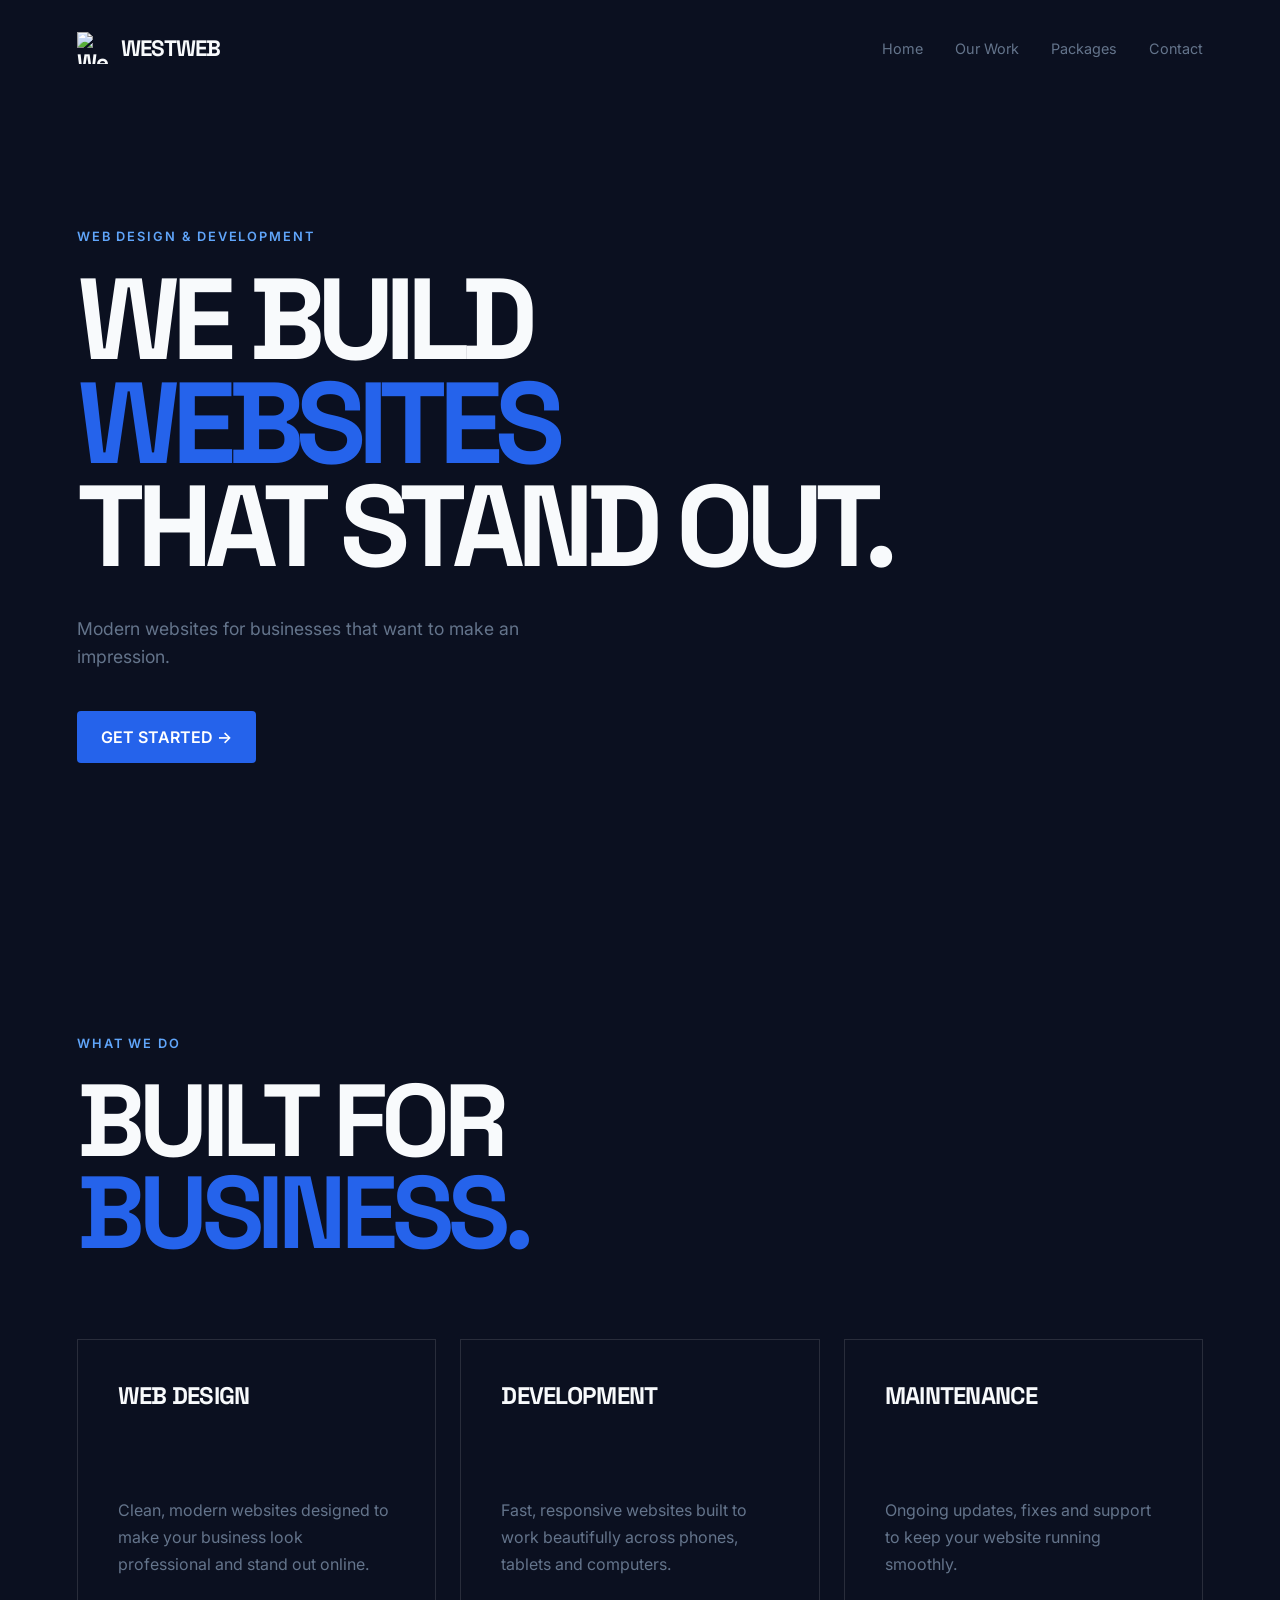
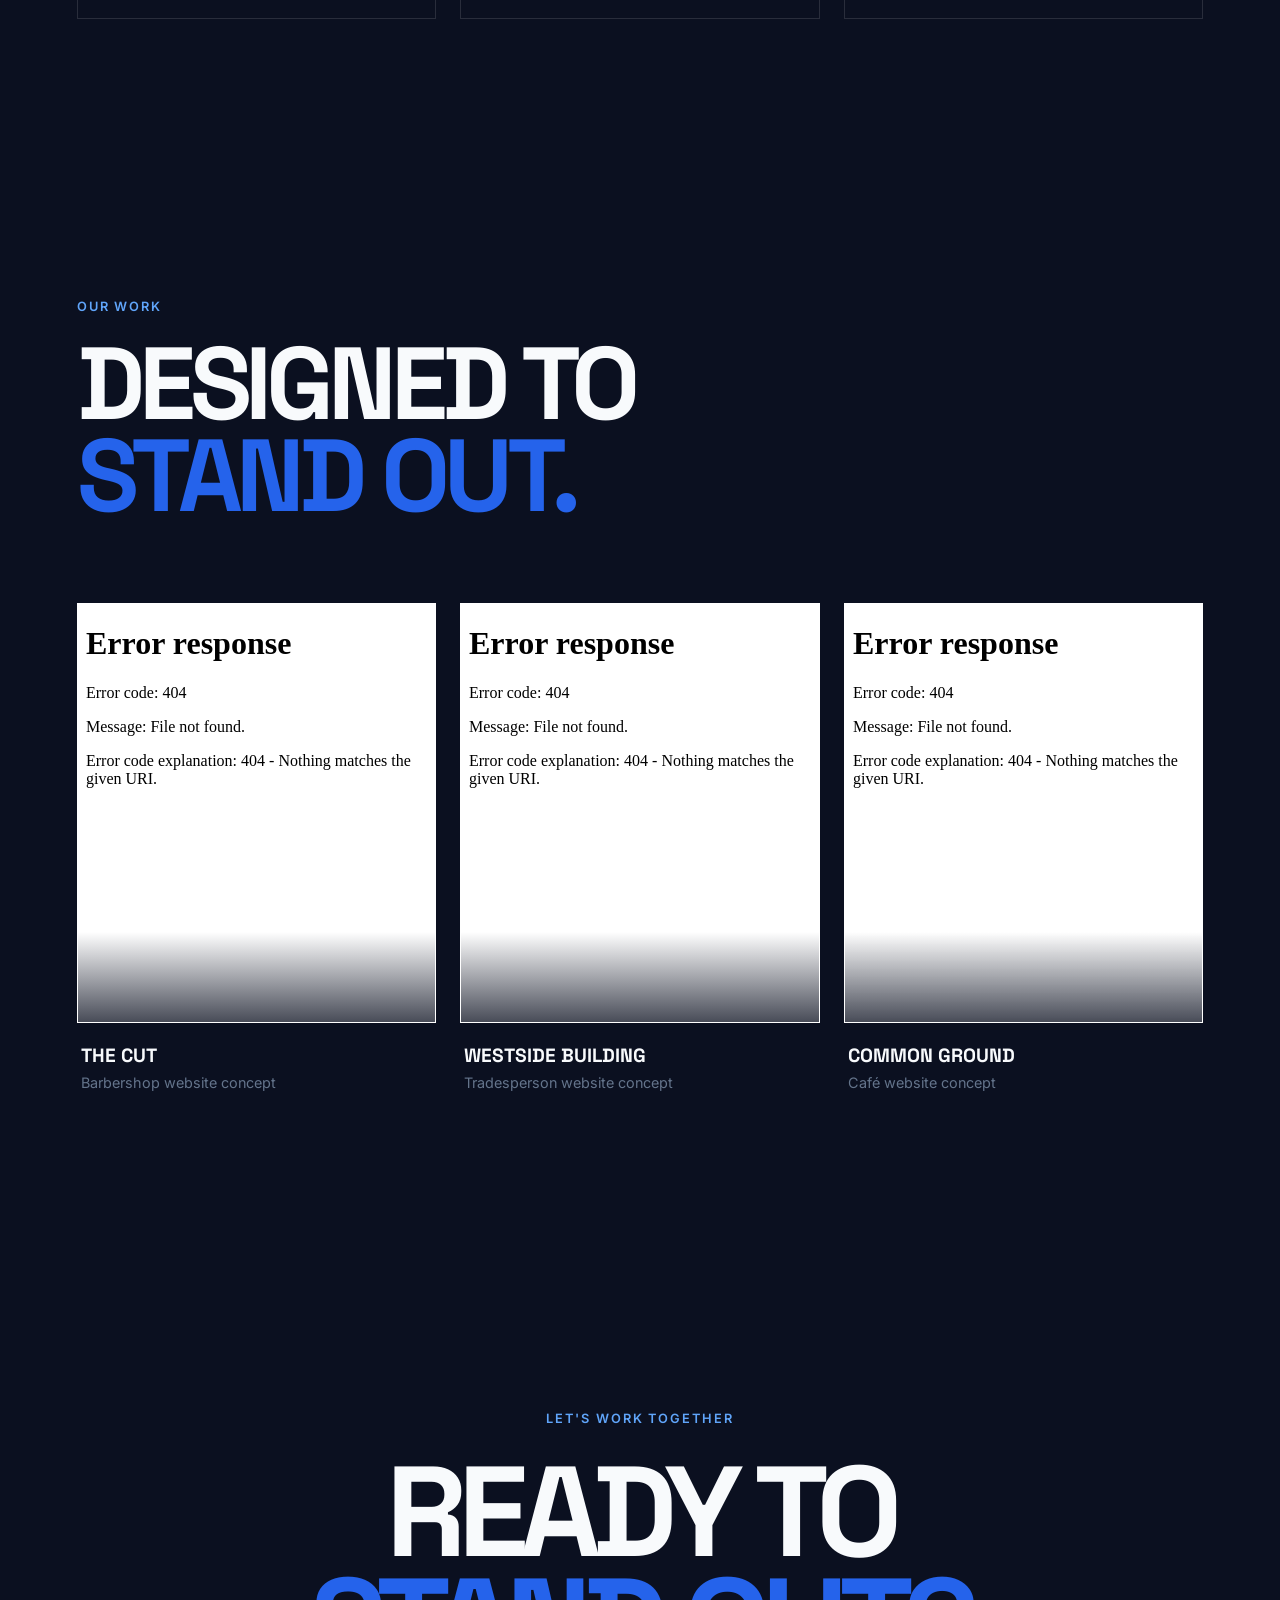
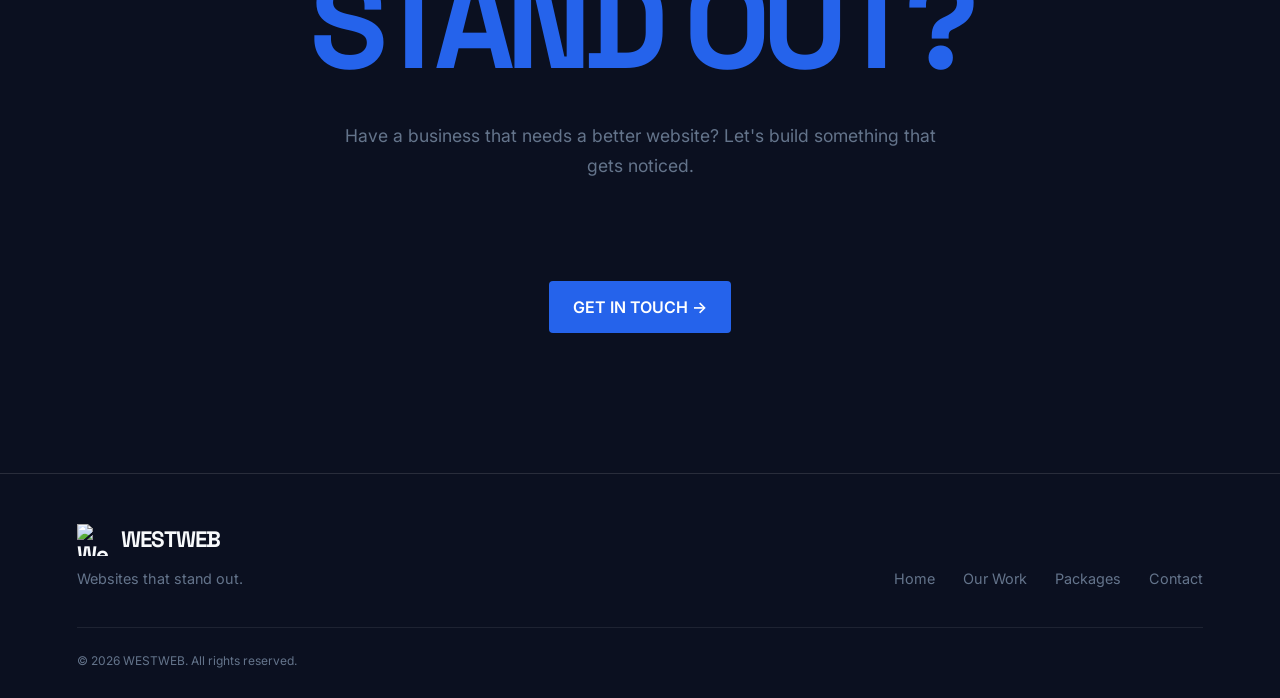
==== index.html @ bf191e74 "Add files via upload" ====
<!DOCTYPE html>
<html lang="en">
<head>
    <meta charset="UTF-8">
    <meta name="viewport" content="width=device-width, initial-scale=1.0">
    <title>WestWeb — Websites That Stand Out</title>
    <link rel="stylesheet" href="style.css">
</head>

<body>

    <header>
        <a href="#" class="logo">
            <img src="Assets/westweb-w.png" alt="WestWeb">
            <span>WESTWEB</span>
        </a>

        <nav>
            <a href="index.html">Home</a>
            <a href="#work">Our Work</a>
            <a href="packages.html">Packages</a>
            <a href="contact.html">Contact</a>
        </nav>
        
        <button class="menu-toggle" aria-label="Open menu">
            ☰
        </button>
    </header>

    <div class="mobile-menu">
        <a href="index.html">Home</a>
        <a href="#work">Our Work</a>
        <a href="packages.html">Packages</a>
        <a href="contact.html">Contact</a>
    </div>

    <main>
        <section class="hero">
            <p class="eyebrow">WEB DESIGN & DEVELOPMENT</p>

            <h1>
                WE BUILD
                <span>WEBSITES</span>
                THAT STAND OUT.
            </h1>

            <p class="hero-text">
                Modern websites for businesses that want to make an impression.
            </p>

            <a href="contact.html" class="button">GET STARTED →</a>
        </section>
        <section class="services" id="services">

            <p class="eyebrow">WHAT WE DO</p>
        
            <h2>BUILT FOR<br><span>BUSINESS.</span></h2>
        
            <div class="service-grid">
        
                <div class="service-card">
                    <h3>WEB DESIGN</h3>
                    <p>
                        Clean, modern websites designed to make your business
                        look professional and stand out online.
                    </p>
                </div>
        
                <div class="service-card">
                    <h3>DEVELOPMENT</h3>
                    <p>
                        Fast, responsive websites built to work beautifully
                        across phones, tablets and computers.
                    </p>
                </div>
        
                <div class="service-card">
                    <h3>MAINTENANCE</h3>
                    <p>
                        Ongoing updates, fixes and support to keep your website
                        running smoothly.
                    </p>
                </div>
        
            </div>
        
        </section>
        <section class="work" id="work">

            <p class="eyebrow">OUR WORK</p>
        
            <h2>DESIGNED TO<br><span>STAND OUT.</span></h2>
        
            <div class="work-grid">

                <a href="../Demo Sites/Barber/index.html" class="work-card">
                    <div class="work-preview">
                        <iframe
                            src="../Demo Sites/Barber/index.html"
                            title="THE CUT website preview"
                            loading="lazy">
                        </iframe>
                    </div>
            
                    <div class="work-info">
                        <h3>THE CUT</h3>
                        <p>Barbershop website concept</p>
                    </div>
                </a>
            
                <a href="../Demo Sites/Tradesperson/index.html" class="work-card">
                    <div class="work-preview">
                        <iframe
                            src="../Demo Sites/Tradesperson/index.html"
                            title="WESTSIDE BUILDING website preview"
                            loading="lazy">
                        </iframe>
                    </div>
            
                    <div class="work-info">
                        <h3>WESTSIDE BUILDING</h3>
                        <p>Tradesperson website concept</p>
                    </div>
                </a>
            
                <a href="../Demo Sites/Cafe/index.html" class="work-card">
                    <div class="work-preview">
                        <iframe
                            src="../Demo Sites/Cafe/index.html"
                            title="COMMON GROUND website preview"
                            loading="lazy">
                        </iframe>
                    </div>
            
                    <div class="work-info">
                        <h3>COMMON GROUND</h3>
                        <p>Café website concept</p>
                    </div>
                </a>
            
            </div>
        
        </section>
        <section class="contact" id="contact">

            <p class="eyebrow">LET'S WORK TOGETHER</p>
        
            <h2>READY TO<br><span>STAND OUT?</span></h2>
        
            <p class="contact-text">
                Have a business that needs a better website?
                Let's build something that gets noticed.
            </p>
        
            <a href="mailto:hello@west-web.co.uk" class="button contact-button">
                GET IN TOUCH →
            </a>
        
        </section>

    </main>
    
        <footer>
            <div class="footer-brand">
                <div class="logo">
                    <img src="Assets/westweb-w.png" alt="WestWeb">
                    <span>WESTWEB</span>
                </div>
        
                <p>Websites that stand out.</p>
            </div>
        
            <div class="footer-links">
                <a href="index.html">Home</a>
                <a href="#work">Our Work</a>
                <a href="packages.html">Packages</a>
                <a href="contact.html">Contact</a>
            </div>
        
            <p class="copyright">
                © 2026 WESTWEB. All rights reserved.
            </p>
        </footer>

    

    <button id="backToTop" aria-label="Back to top">TOP</button>

    <script src="script.js"></script>

</body>
</html>
---- style.css ----
@import url('https://fonts.googleapis.com/css2?family=Inter:wght@400;500;600&family=Space+Grotesk:wght@500;600;700&display=swap');

:root {
    --midnight: #0B1020;
    --cloud: #F8FAFC;
    --cobalt: #2563EB;
    --electric: #60A5FA;
    --slate: #64748B;
}

* {
    margin: 0;
    padding: 0;
    box-sizing: border-box;
}

html {
    scroll-behavior: smooth;
}

body {
    background: var(--midnight);
    color: var(--cloud);
    font-family: 'Inter', sans-serif;
}

/* =========================
   HEADER
========================= */

header {
    display: flex;
    justify-content: space-between;
    align-items: center;
    padding: 32px 6vw;
}

.logo {
    display: flex;
    align-items: center;
    gap: 12px;
    font-family: 'Space Grotesk', sans-serif;
    font-size: 1.4rem;
    font-weight: 700;
    letter-spacing: -0.04em;
    text-decoration: none;
    color: var(--cloud);
}

.logo img {
    width: 32px;
    height: 32px;
    object-fit: contain;
    opacity: 0;
    transform: translateY(-10px);
    animation: fadeDown 0.7s ease forwards;
}

nav {
    display: flex;
    gap: 32px;
}

nav a {
    color: var(--slate);
    text-decoration: none;
    font-size: 0.9rem;
    transition: color 0.2s ease;
}

nav a:hover {
    color: var(--cloud);
}

.menu-toggle {
    display: none;
    background: none;
    border: none;
    color: var(--cloud);
    font-size: 1.8rem;
    cursor: pointer;
    padding: 5px;
}

.mobile-menu {
    display: none;
}

/* =========================
   HERO
========================= */

.hero {
    min-height: calc(100vh - 100px);
    display: flex;
    flex-direction: column;
    justify-content: center;
    padding: 80px 6vw;
    max-width: 1200px;
}

.eyebrow {
    color: var(--electric);
    font-size: 0.8rem;
    font-weight: 600;
    letter-spacing: 0.15em;
    margin-bottom: 24px;
}

h1 {
    font-family: 'Space Grotesk', sans-serif;
    font-size: clamp(4rem, 9vw, 8.5rem);
    line-height: 0.9;
    letter-spacing: -0.07em;
    max-width: 1100px;
}

h1 span {
    color: var(--cobalt);
    display: block;
}

.hero h1 {
    opacity: 0;
    transform: translateY(20px);
    animation: fadeUp 0.8s ease 0.3s forwards;
}

.hero-text {
    color: var(--slate);
    font-size: 1.1rem;
    line-height: 1.6;
    max-width: 500px;
    margin-top: 36px;
}

.button {
    display: inline-block;
    width: fit-content;
    margin-top: 40px;
    padding: 16px 24px;
    background: var(--cobalt);
    color: white;
    text-decoration: none;
    font-weight: 600;
    border-radius: 4px;
    transition: transform 0.2s ease, background 0.2s ease;
    opacity: 0;
    transform: translateY(10px);
    animation: fadeUp 0.5s ease 0.6s forwards;
}

.button:hover {
    transform: translateY(-4px);
    background: var(--electric);
}

/* =========================
   SERVICES
========================= */

.services {
    padding: 140px 6vw;
    max-width: 1400px;
    margin: 0 auto;
}

.services h2 {
    font-family: 'Space Grotesk', sans-serif;
    font-size: clamp(3.5rem, 8vw, 7rem);
    line-height: 0.9;
    letter-spacing: -0.06em;
    margin-bottom: 80px;
}

.services h2 span {
    color: var(--cobalt);
}

.service-grid {
    display: grid;
    grid-template-columns: repeat(3, 1fr);
    gap: 24px;
}

.service-card {
    border: 1px solid rgba(248, 250, 252, 0.12);
    padding: 40px;
    min-height: 280px;
    display: flex;
    flex-direction: column;
    justify-content: space-between;
    transition: transform 0.25s ease, border-color 0.25s ease;
}

.service-card:hover {
    transform: translateY(-8px);
    border-color: var(--cobalt);
}

.service-card h3 {
    font-family: 'Space Grotesk', sans-serif;
    font-size: 1.5rem;
    letter-spacing: -0.03em;
}

.service-card p {
    color: var(--slate);
    line-height: 1.7;
    max-width: 320px;
}

/* =========================
   OUR WORK
========================= */

.work {
    padding: 140px 6vw;
    max-width: 1400px;
    margin: 0 auto;
}

.work h2 {
    font-family: 'Space Grotesk', sans-serif;
    font-size: clamp(3.5rem, 8vw, 7rem);
    line-height: 0.9;
    letter-spacing: -0.06em;
    margin-bottom: 80px;
}

.work h2 span {
    color: var(--cobalt);
}

.work-grid {
    display: grid;
    grid-template-columns: repeat(3, 1fr);
    gap: 24px;
}

.work-card {
    color: inherit;
    text-decoration: none;
    cursor: pointer;
}

.work-preview {
    height: 420px;
    border: 1px solid rgba(248, 250, 252, 0.12);
    overflow: hidden;
    position: relative;
    background: #ffffff;
    transition: transform 0.3s ease, border-color 0.3s ease;
}

.work-preview iframe {
    position: absolute;
    top: 0;
    left: 0;
    width: 100%;
    height: 100%;
    border: none;
    pointer-events: none;
    background: #ffffff;
}

.work-preview::after {
    content: "";
    position: absolute;
    left: 0;
    right: 0;
    bottom: 0;
    height: 90px;
    background: linear-gradient(
        to top,
        rgba(11, 16, 32, 0.75),
        transparent
    );
    pointer-events: none;
}

.work-info {
    padding: 20px 4px 0;
}

.work-info h3 {
    font-family: 'Space Grotesk', sans-serif;
    font-size: 1.2rem;
    margin-bottom: 6px;
}

.work-info p {
    color: var(--slate);
    font-size: 0.9rem;
}

.work-card:hover .work-preview {
    transform: translateY(-8px);
    border-color: var(--cobalt);
}

/* =========================
   CONTACT
========================= */

.contact {
    padding: 180px 6vw 140px;
    max-width: 1400px;
    margin: 0 auto;
    text-align: center;
}

.contact .eyebrow {
    margin-bottom: 30px;
}

.contact h2 {
    font-family: 'Space Grotesk', sans-serif;
    font-size: clamp(4rem, 10vw, 9rem);
    line-height: 0.88;
    letter-spacing: -0.07em;
}

.contact h2 span {
    color: var(--cobalt);
}

.contact-text {
    color: var(--slate);
    font-size: 1.1rem;
    line-height: 1.6;
    max-width: 520px;
    margin: 40px auto 0;
}

.contact-button {
    margin-top: 40px;
}

/* =========================
   FOOTER
========================= */

footer {
    border-top: 1px solid rgba(248, 250, 252, 0.12);
    padding: 50px 6vw 30px;
    display: grid;
    grid-template-columns: 1fr auto;
    gap: 40px;
    align-items: end;
}

.footer-brand .logo {
    margin-bottom: 14px;
}

.footer-brand p {
    color: var(--slate);
    font-size: 0.9rem;
}

.footer-links {
    display: flex;
    gap: 28px;
}

.footer-links a {
    color: var(--slate);
    text-decoration: none;
    font-size: 0.9rem;
    transition: color 0.2s ease;
}

.footer-links a:hover {
    color: var(--cloud);
}

.copyright {
    grid-column: 1 / -1;
    padding-top: 25px;
    border-top: 1px solid rgba(248, 250, 252, 0.08);
    color: var(--slate);
    font-size: 0.75rem;
}

/* =========================
   BACK TO TOP
========================= */

#backToTop {
    position: fixed;
    right: 30px;
    bottom: 30px;
    width: 52px;
    height: 52px;
    border: 1px solid rgba(248, 250, 252, 0.2);
    border-radius: 4px;
    background: var(--midnight);
    color: var(--cloud);
    font-family: 'Space Grotesk', sans-serif;
    font-size: 0.7rem;
    font-weight: 700;
    letter-spacing: 0.08em;
    cursor: pointer;
    opacity: 0;
    visibility: hidden;
    transform: translateY(10px);
    transition:
        opacity 0.25s ease,
        transform 0.25s ease,
        visibility 0.25s ease,
        border-color 0.25s ease,
        background 0.25s ease,
        color 0.25s ease;
    z-index: 1000;
}

#backToTop.show {
    opacity: 1;
    visibility: visible;
    transform: translateY(0);
}

#backToTop:hover {
    background: var(--cobalt);
    border-color: var(--cobalt);
    color: white;
}

/* =========================
   ANIMATIONS
========================= */

@keyframes fadeDown {
    from {
        opacity: 0;
        transform: translateY(-10px);
    }

    to {
        opacity: 1;
        transform: translateY(0);
    }
}

@keyframes fadeUp {
    from {
        opacity: 0;
        transform: translateY(20px);
    }

    to {
        opacity: 1;
        transform: translateY(0);
    }
}

/* =========================
   TABLET
========================= */

@media (max-width: 800px) {

    .service-grid {
        grid-template-columns: 1fr;
    }

    .service-card {
        min-height: 240px;
    }

    .services {
        padding: 100px 24px;
    }

    .work {
        padding: 100px 24px;
    }

    .work-grid {
        grid-template-columns: 1fr;
    }

    .work-preview {
        height: 360px;
    }
}

/* =========================
   MOBILE
========================= */

@media (max-width: 700px) {

    header nav {
        display: none;
    }
    
    .menu-toggle {
        display: block;
        transition: color 0.2s ease;
    }
    
    .menu-toggle:hover {
        color: var(--cobalt);
    }
    
    .mobile-menu {
        display: flex;
        flex-direction: column;
        gap: 24px;
        padding: 0 24px;
        max-height: 0;
        overflow: hidden;
        background: var(--midnight);
        border-top: 1px solid transparent;
        border-bottom: 1px solid transparent;
        transition:
            max-height 0.35s ease,
            padding 0.35s ease,
            border-color 0.35s ease;
    }
    
    .mobile-menu.open {
        max-height: 300px;
        padding: 30px 24px;
        border-top-color: rgba(248, 250, 252, 0.1);
        border-bottom-color: rgba(248, 250, 252, 0.1);
    }
    
    .mobile-menu a {
        color: var(--cloud);
        text-decoration: none;
        font-family: 'Inter', sans-serif;
        font-size: 1.1rem;
        font-weight: 600;
        letter-spacing: 0.05em;
        transition: color 0.2s ease;
    }
    
    .mobile-menu a:hover {
        color: var(--cobalt);
    }

    header {
        padding: 24px;
    }

    nav {
        display: none;
    }

    .hero {
        padding: 60px 24px;
    }

    h1 {
        font-size: clamp(3.5rem, 15vw, 6rem);
    }

    .contact {
        padding: 120px 24px 100px;
    }

    .contact h2 {
        font-size: clamp(3.5rem, 15vw, 6rem);
    }

    footer {
        grid-template-columns: 1fr;
    }

    .footer-links {
        flex-direction: column;
        gap: 14px;
    }

    #backToTop {
        right: 20px;
        bottom: 20px;
    }
}

/* =========================
   CONTACT PAGE
========================= */

.contact-page {
    padding: 140px 6vw;
    max-width: 1000px;
    margin: 0 auto;
}

.contact-page h1 {
    margin-bottom: 35px;
}

.contact-text {
    color: var(--slate);
    font-size: 1.1rem;
    line-height: 1.7;
    max-width: 600px;
    margin-bottom: 60px;
}

.contact-form {
    display: flex;
    flex-direction: column;
    gap: 30px;
    max-width: 700px;
}

.form-group {
    display: flex;
    flex-direction: column;
    gap: 10px;
}

.form-group label {
    color: var(--cloud);
    font-family: 'Space Grotesk', sans-serif;
    font-size: 0.8rem;
    font-weight: 600;
    letter-spacing: 0.12em;
}

.form-group input,
.form-group select,
.form-group textarea {
    width: 100%;
    padding: 18px 20px;
    border: 1px solid rgba(248, 250, 252, 0.15);
    border-radius: 4px;
    background: transparent;
    color: var(--cloud);
    font-family: 'Inter', sans-serif;
    font-size: 1rem;
    outline: none;
    transition: border-color 0.2s ease, background 0.2s ease;
}

.form-group input:focus,
.form-group select:focus,
.form-group textarea:focus {
    border-color: var(--cobalt);
    background: rgba(37, 99, 235, 0.04);
}

.form-group input::placeholder,
.form-group textarea::placeholder {
    color: var(--slate);
}

.form-group textarea {
    resize: vertical;
    min-height: 180px;
}

.form-group select {
    cursor: pointer;
}

.form-group select option {
    background: var(--midnight);
    color: var(--cloud);
}

.contact-form .button {
    border: none;
    cursor: pointer;
    font-family: 'Inter', sans-serif;
    font-size: 0.9rem;
}


/* =========================
   PACKAGES PAGE
========================= */

.packages-page {
    padding: 140px 6vw;
    max-width: 1400px;
    margin: 0 auto;
}

.packages-page h1 {
    margin-bottom: 35px;
}

.packages-intro {
    color: var(--slate);
    font-size: 1.1rem;
    line-height: 1.7;
    max-width: 650px;
    margin-bottom: 80px;
}

.packages-grid {
    display: grid;
    grid-template-columns: repeat(2, 1fr);
    gap: 24px;
}

.package-card {
    border: 1px solid rgba(248, 250, 252, 0.12);
    padding: 45px;
    display: flex;
    flex-direction: column;
    min-height: 600px;
    transition: transform 0.25s ease, border-color 0.25s ease;
}

.package-card:hover {
    transform: translateY(-8px);
    border-color: var(--cobalt);
}

.package-card.featured {
    border-color: var(--cobalt);
}

.package-label {
    color: var(--electric);
    font-family: 'Space Grotesk', sans-serif;
    font-size: 0.8rem;
    font-weight: 600;
    letter-spacing: 0.15em;
    margin-bottom: 20px;
}

.package-card h2 {
    font-family: 'Space Grotesk', sans-serif;
    font-size: clamp(4rem, 7vw, 6rem);
    line-height: 0.9;
    letter-spacing: -0.06em;
    margin-bottom: 30px;
}

.package-description {
    color: var(--slate);
    line-height: 1.7;
    max-width: 450px;
    margin-bottom: 35px;
}

.package-card ul,
.maintenance-card ul {
    list-style: none;
    display: flex;
    flex-direction: column;
    gap: 16px;
    margin-bottom: 40px;
}

.package-card li,
.maintenance-card li {
    color: var(--cloud);
    line-height: 1.5;
    padding-left: 22px;
    position: relative;
}

.package-card li::before,
.maintenance-card li::before {
    content: "→";
    position: absolute;
    left: 0;
    color: var(--cobalt);
}

.package-card .button {
    margin-top: auto;
}


/* =========================
   MAINTENANCE
========================= */

.maintenance {
    padding: 140px 6vw;
    max-width: 1400px;
    margin: 0 auto;
}

.maintenance h2 {
    font-family: 'Space Grotesk', sans-serif;
    font-size: clamp(3.5rem, 8vw, 7rem);
    line-height: 0.9;
    letter-spacing: -0.06em;
    margin-bottom: 40px;
}

.maintenance h2 span {
    color: var(--cobalt);
}

.maintenance-text {
    color: var(--slate);
    font-size: 1.1rem;
    line-height: 1.7;
    max-width: 600px;
    margin-bottom: 60px;
}

.maintenance-card {
    border: 1px solid rgba(248, 250, 252, 0.12);
    padding: 45px;
    display: grid;
    grid-template-columns: 1fr 1fr;
    gap: 60px;
    align-items: center;
}

.maintenance-card h3 {
    font-family: 'Space Grotesk', sans-serif;
    font-size: clamp(3rem, 6vw, 5rem);
    letter-spacing: -0.06em;
}

.maintenance-card h3 span {
    color: var(--slate);
    font-size: 1rem;
    letter-spacing: 0;
    font-family: 'Inter', sans-serif;
    margin-left: 8px;
}

.maintenance-note {
    color: var(--slate);
    font-size: 0.9rem;
    line-height: 1.7;
    max-width: 700px;
    margin-top: 30px;
    margin-bottom: 35px;
}


/* =========================
   CONTACT + PACKAGES MOBILE
========================= */

@media (max-width: 800px) {

    .contact-page,
    .packages-page,
    .maintenance {
        padding: 100px 24px;
    }

    .packages-grid {
        grid-template-columns: 1fr;
    }

    .package-card {
        min-height: auto;
        padding: 35px;
    }

    .maintenance-card {
        grid-template-columns: 1fr;
        gap: 35px;
        padding: 35px;
    }
}

@media (max-width: 700px) {

    .contact-page,
    .packages-page,
    .maintenance {
        padding: 80px 24px;
    }

    .contact-page h1,
    .packages-page h1 {
        font-size: clamp(3.5rem, 15vw, 6rem);
    }

    .contact-form {
        gap: 24px;
    }

    .package-card {
        padding: 28px;
    }

    .maintenance-card {
        padding: 28px;
    }
}
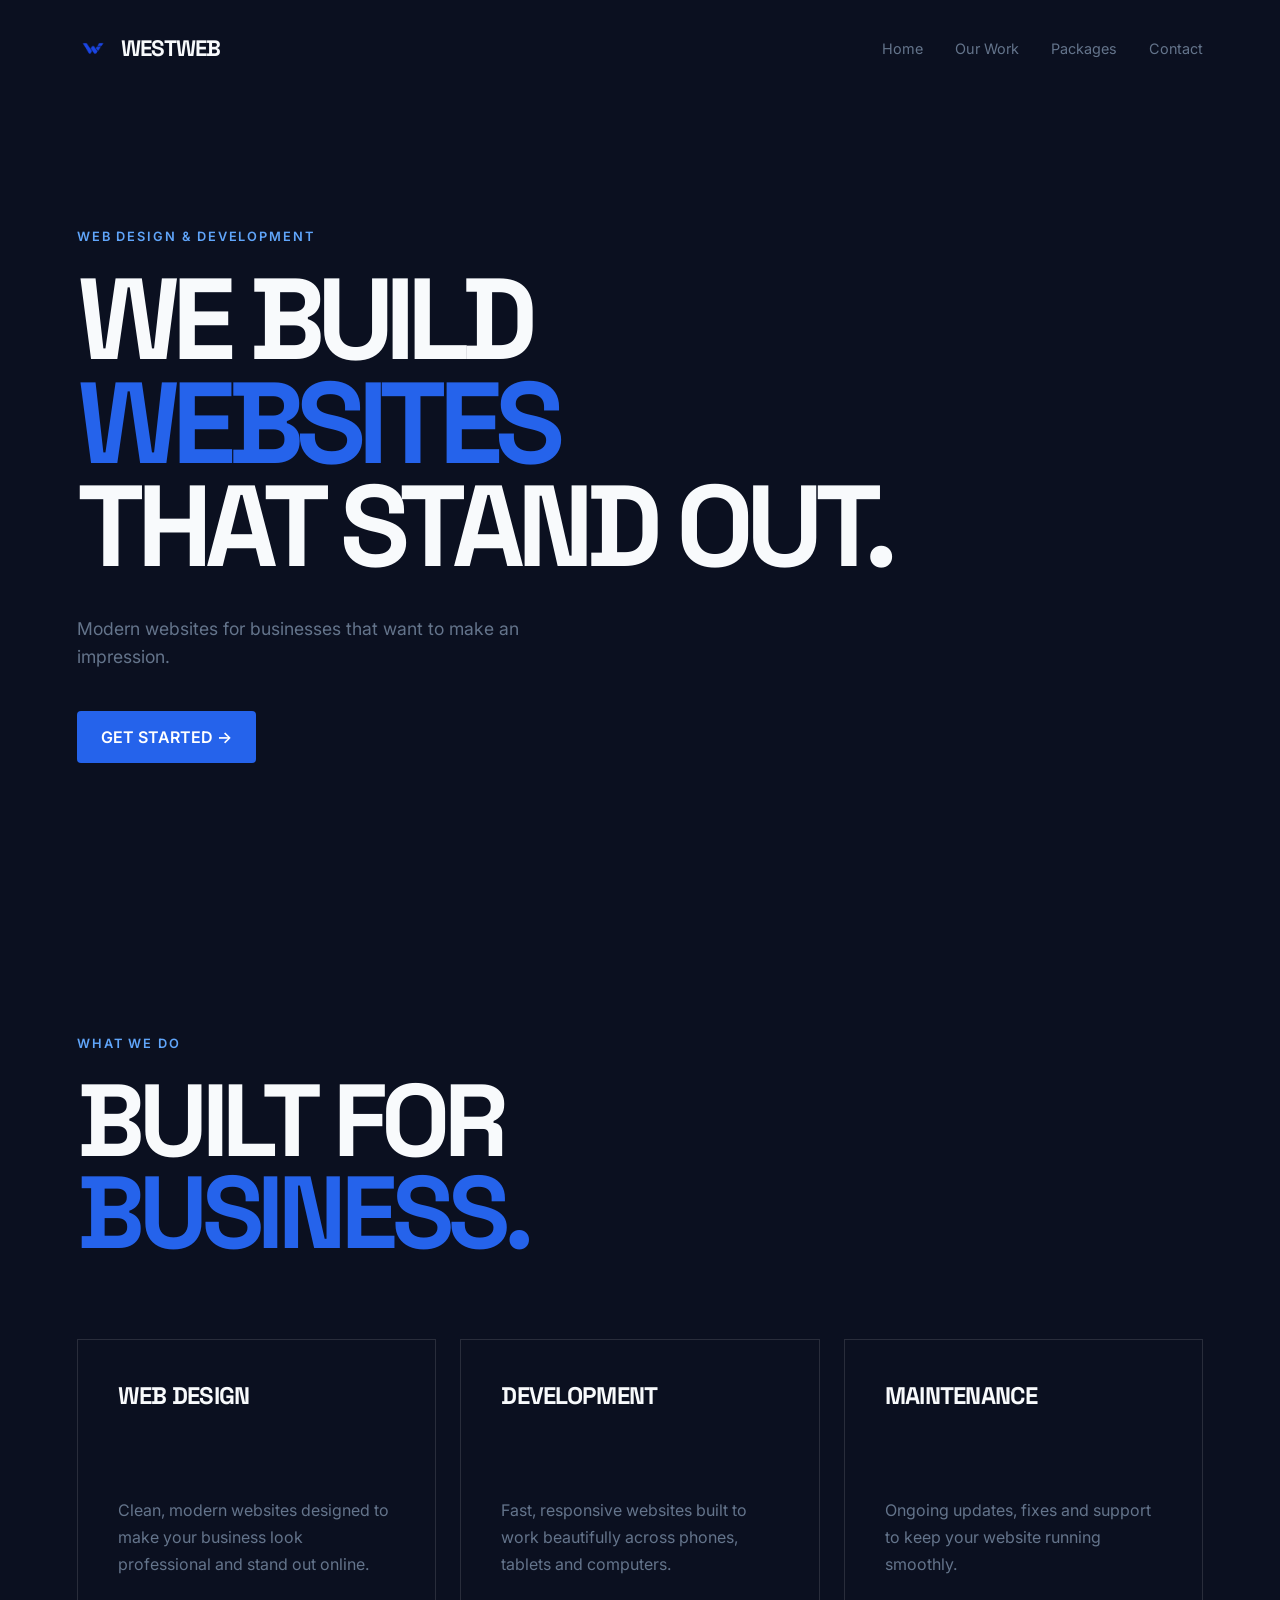
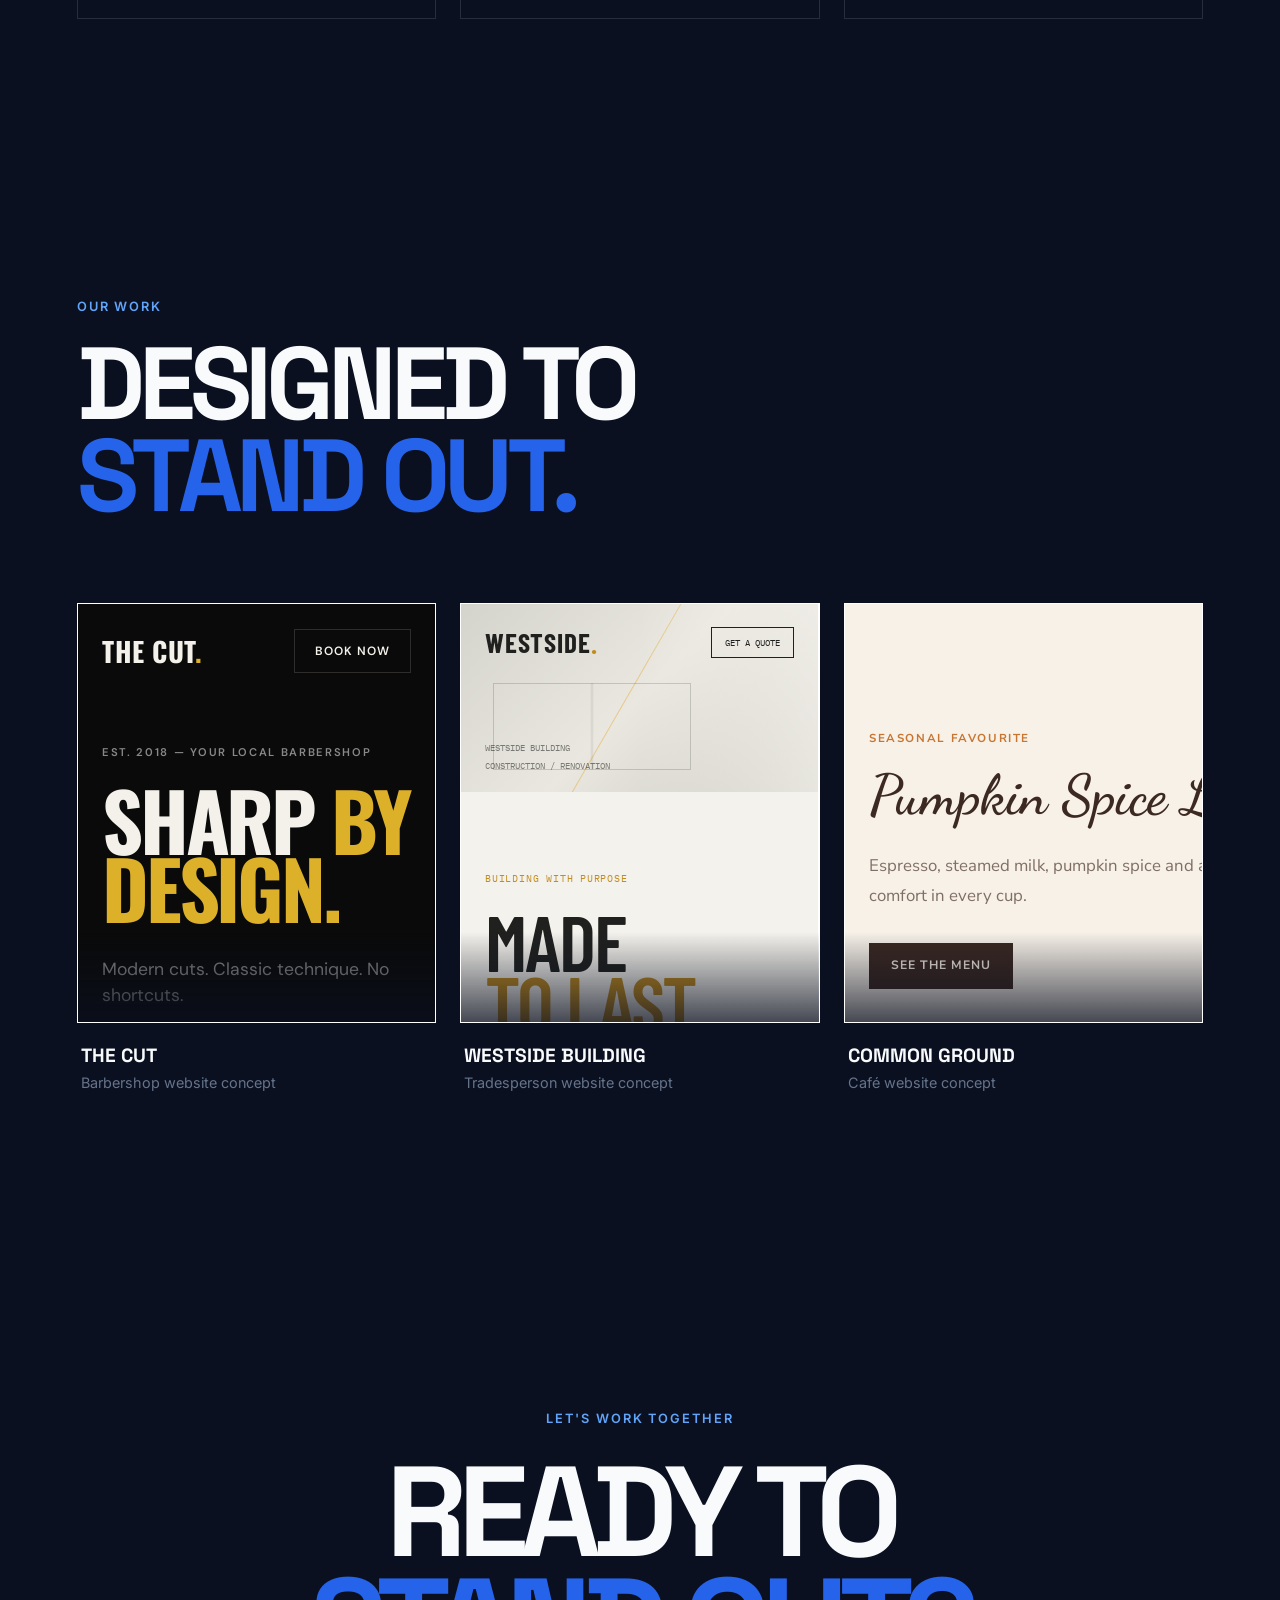
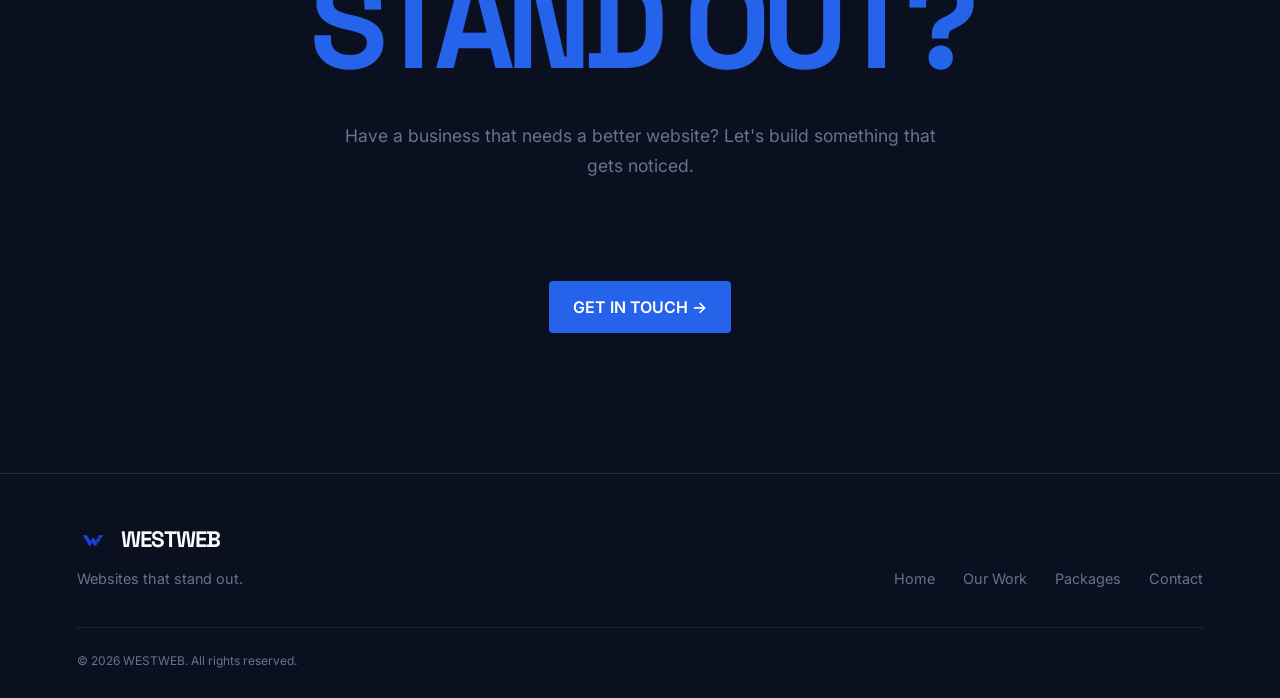
==== commit c94189f0: "Update index.html" ====
--- a/index.html
+++ b/index.html
@@ -93,10 +93,10 @@
         
             <div class="work-grid">
 
-                <a href="../Demo Sites/Barber/index.html" class="work-card">
+                <a href="Demo%20Sites/Barber/index.html" class="work-card">
                     <div class="work-preview">
                         <iframe
-                            src="../Demo Sites/Barber/index.html"
+                            src="Demo%20Sites/Barber/index.html"
                             title="THE CUT website preview"
                             loading="lazy">
                         </iframe>
@@ -108,10 +108,10 @@
                     </div>
                 </a>
             
-                <a href="../Demo Sites/Tradesperson/index.html" class="work-card">
+                <a href="Demo%20Sites/Tradesperson/index.html" class="work-card">
                     <div class="work-preview">
                         <iframe
-                            src="../Demo Sites/Tradesperson/index.html"
+                            src="Demo%20Sites/Tradesperson/index.html"
                             title="WESTSIDE BUILDING website preview"
                             loading="lazy">
                         </iframe>
@@ -123,10 +123,10 @@
                     </div>
                 </a>
             
-                <a href="../Demo Sites/Cafe/index.html" class="work-card">
+                <a href="Demo%20Sites/Cafe/index.html" class="work-card">
                     <div class="work-preview">
                         <iframe
-                            src="../Demo Sites/Cafe/index.html"
+                            src="Demo%20Sites/Cafe/index.html"
                             title="COMMON GROUND website preview"
                             loading="lazy">
                         </iframe>
@@ -152,7 +152,7 @@
                 Let's build something that gets noticed.
             </p>
         
-            <a href="mailto:hello@west-web.co.uk" class="button contact-button">
+            <a href="contact.html" class="button contact-button">
                 GET IN TOUCH →
             </a>
         
@@ -189,4 +189,4 @@
     <script src="script.js"></script>
 
 </body>
-</html>+</html>
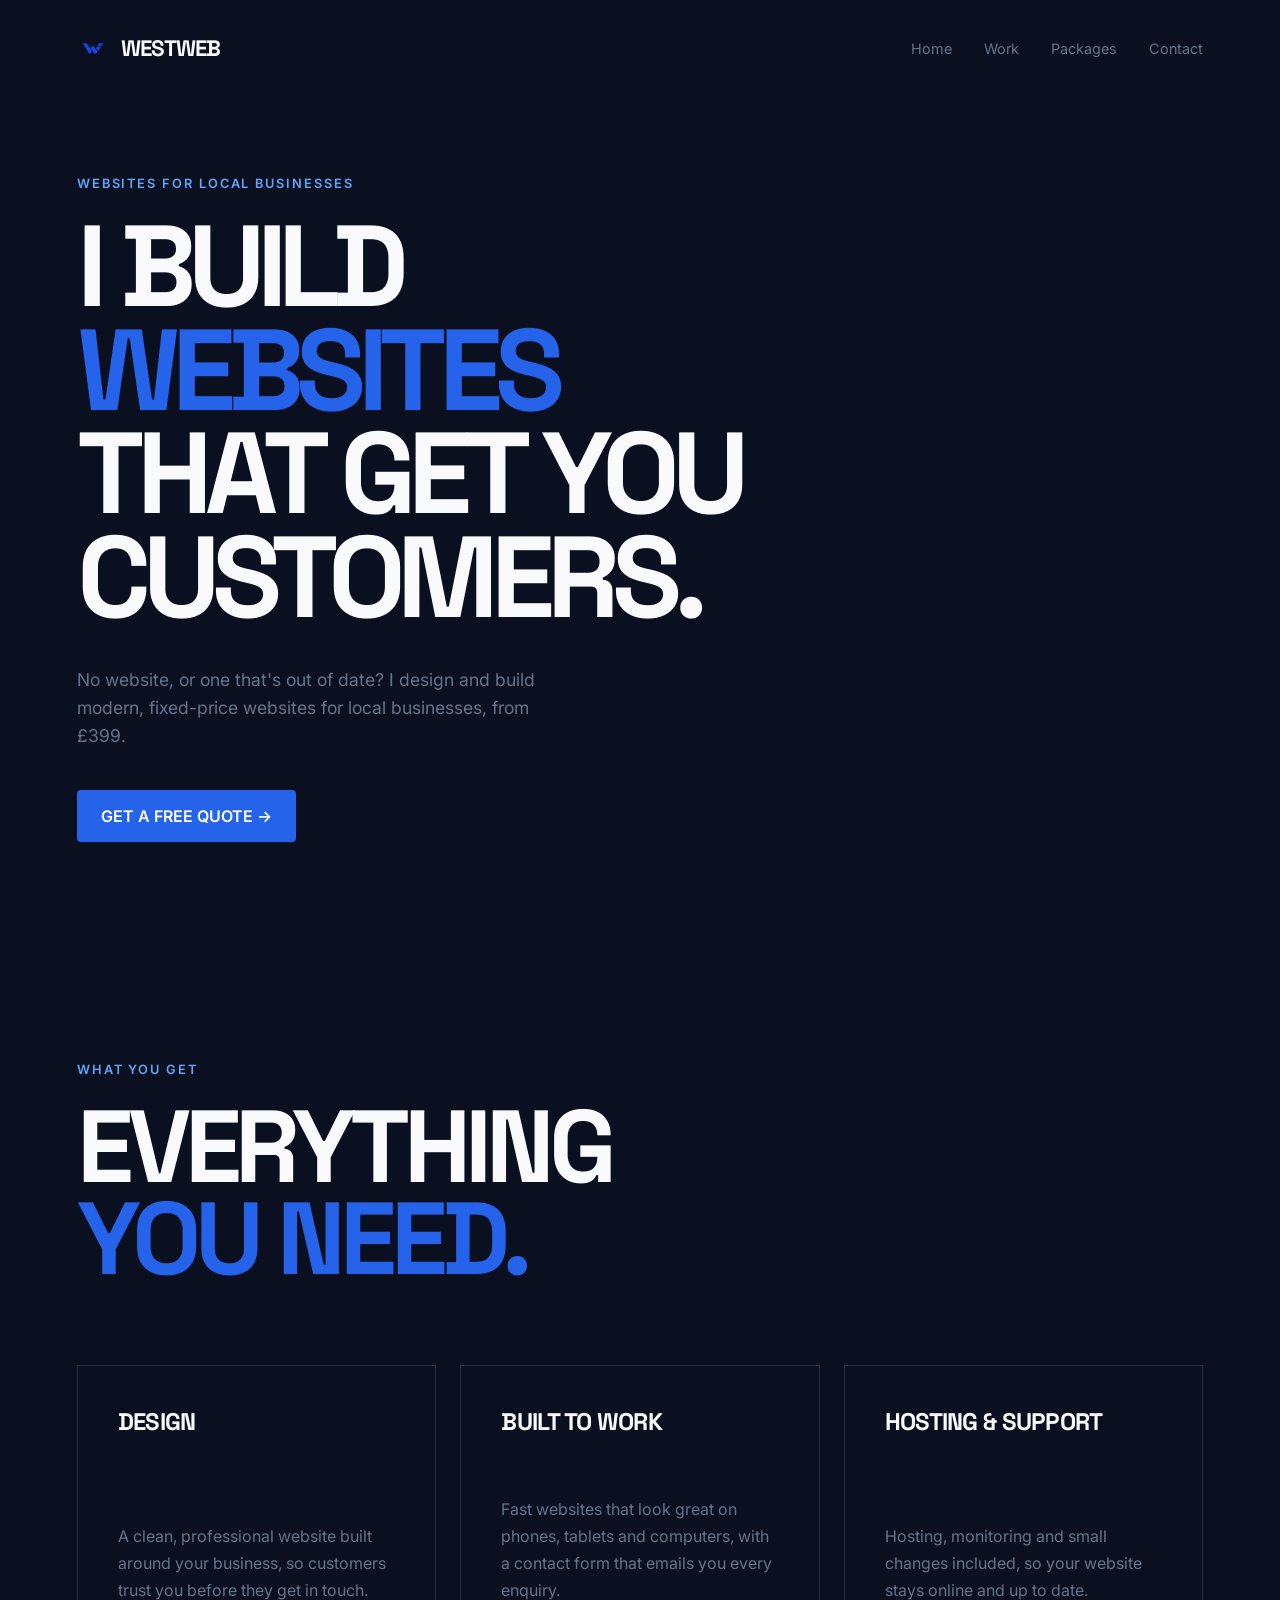
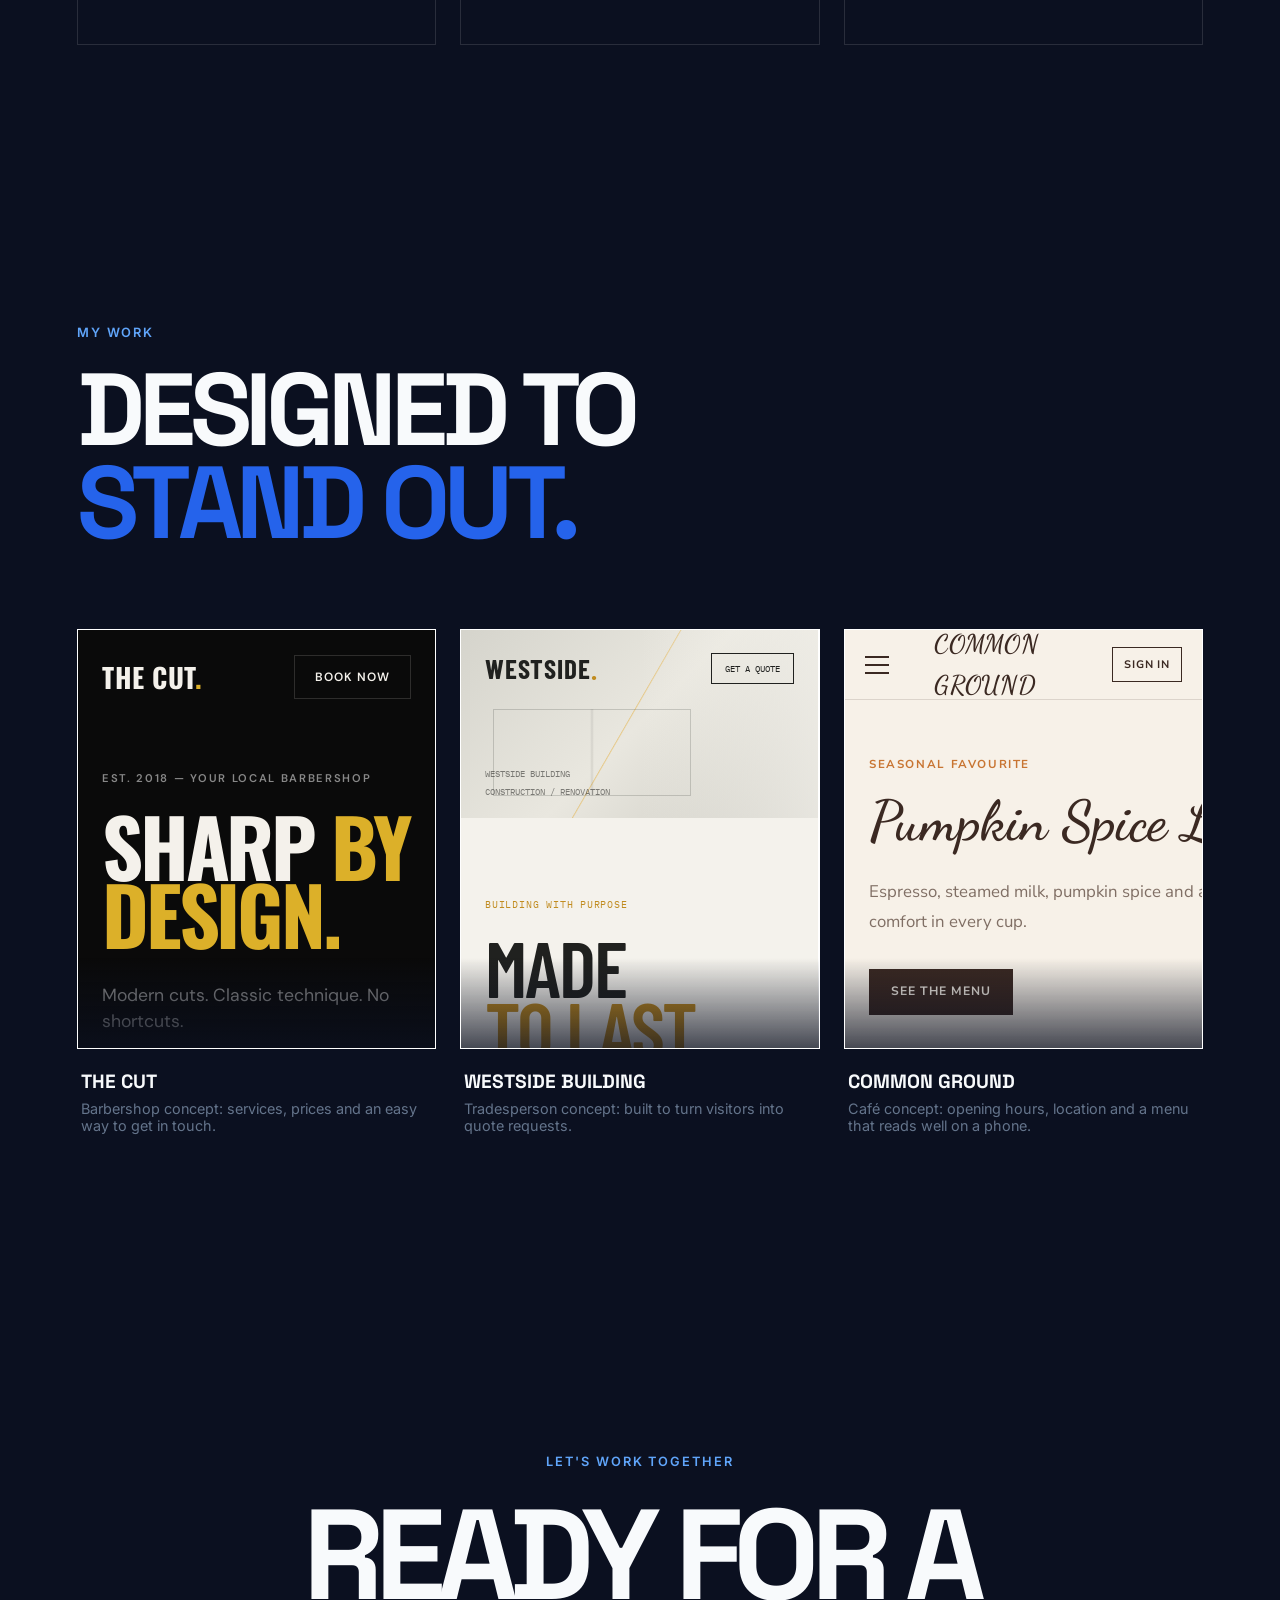
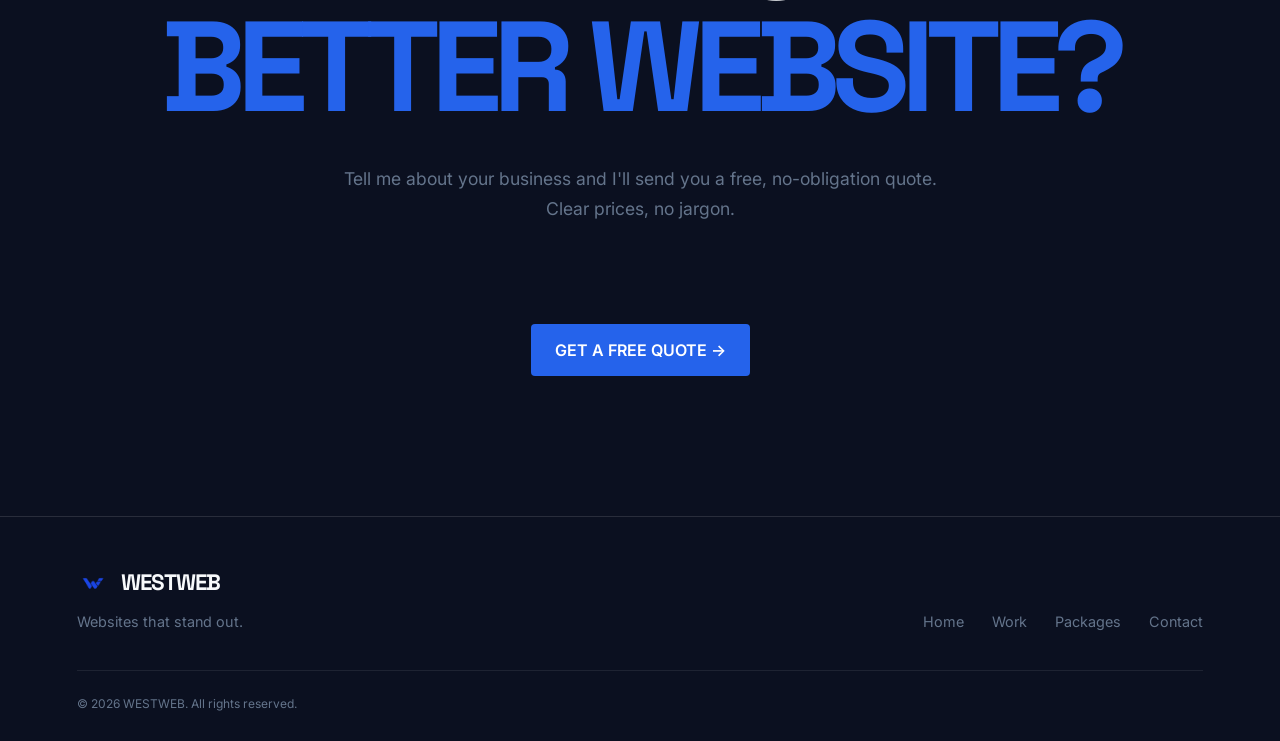
==== commit cd2cef96: "Update index.html" ====
--- a/index.html
+++ b/index.html
@@ -3,91 +3,95 @@
 <head>
     <meta charset="UTF-8">
     <meta name="viewport" content="width=device-width, initial-scale=1.0">
-    <title>WestWeb — Websites That Stand Out</title>
+    <title>WestWeb — Affordable Websites for Local Businesses</title>
+    <meta name="description" content="Fixed-price websites for small local businesses, from £399. Designed, built and supported by one person. Get a free, no-obligation quote.">
     <link rel="stylesheet" href="style.css">
 </head>
 
 <body>
 
     <header>
-        <a href="#" class="logo">
+        <a href="index.html" class="logo">
             <img src="Assets/westweb-w.png" alt="WestWeb">
             <span>WESTWEB</span>
         </a>
 
         <nav>
             <a href="index.html">Home</a>
-            <a href="#work">Our Work</a>
+            <a href="#work">Work</a>
             <a href="packages.html">Packages</a>
             <a href="contact.html">Contact</a>
         </nav>
         
-        <button class="menu-toggle" aria-label="Open menu">
+        <button class="menu-toggle" aria-label="Open menu" aria-expanded="false">
             ☰
         </button>
     </header>
 
     <div class="mobile-menu">
         <a href="index.html">Home</a>
-        <a href="#work">Our Work</a>
+        <a href="#work">Work</a>
         <a href="packages.html">Packages</a>
         <a href="contact.html">Contact</a>
     </div>
 
     <main>
         <section class="hero">
-            <p class="eyebrow">WEB DESIGN & DEVELOPMENT</p>
+            <p class="eyebrow">WEBSITES FOR LOCAL BUSINESSES</p>
 
             <h1>
-                WE BUILD
+                I BUILD
                 <span>WEBSITES</span>
-                THAT STAND OUT.
+                THAT GET YOU CUSTOMERS.
             </h1>
 
             <p class="hero-text">
-                Modern websites for businesses that want to make an impression.
+                No website, or one that's out of date? I design and build
+                modern, fixed-price websites for local businesses, from £399.
             </p>
 
-            <a href="contact.html" class="button">GET STARTED →</a>
+            <a href="contact.html" class="button">GET A FREE QUOTE →</a>
         </section>
+
         <section class="services" id="services">
 
-            <p class="eyebrow">WHAT WE DO</p>
+            <p class="eyebrow">WHAT YOU GET</p>
         
-            <h2>BUILT FOR<br><span>BUSINESS.</span></h2>
+            <h2>EVERYTHING<br><span>YOU NEED.</span></h2>
         
             <div class="service-grid">
         
                 <div class="service-card">
-                    <h3>WEB DESIGN</h3>
+                    <h3>DESIGN</h3>
                     <p>
-                        Clean, modern websites designed to make your business
-                        look professional and stand out online.
+                        A clean, professional website built around your
+                        business, so customers trust you before they get in touch.
                     </p>
                 </div>
         
                 <div class="service-card">
-                    <h3>DEVELOPMENT</h3>
+                    <h3>BUILT TO WORK</h3>
                     <p>
-                        Fast, responsive websites built to work beautifully
-                        across phones, tablets and computers.
+                        Fast websites that look great on phones, tablets and
+                        computers, with a contact form that emails you every enquiry.
                     </p>
                 </div>
         
                 <div class="service-card">
-                    <h3>MAINTENANCE</h3>
+                    <h3>HOSTING & SUPPORT</h3>
                     <p>
-                        Ongoing updates, fixes and support to keep your website
-                        running smoothly.
+                        Hosting, monitoring and small changes included, so your
+                        website stays online and up to date.
                     </p>
                 </div>
         
             </div>
         
         </section>
+
         <section class="work" id="work">
 
-            <p class="eyebrow">OUR WORK</p>
+            <p class="eyebrow">MY WORK</p>
         
             <h2>DESIGNED TO<br><span>STAND OUT.</span></h2>
         
@@ -104,7 +108,7 @@
             
                     <div class="work-info">
                         <h3>THE CUT</h3>
-                        <p>Barbershop website concept</p>
+                        <p>Barbershop concept: services, prices and an easy way to get in touch.</p>
                     </div>
                 </a>
             
@@ -119,7 +123,7 @@
             
                     <div class="work-info">
                         <h3>WESTSIDE BUILDING</h3>
-                        <p>Tradesperson website concept</p>
+                        <p>Tradesperson concept: built to turn visitors into quote requests.</p>
                     </div>
                 </a>
             
@@ -134,55 +138,54 @@
             
                     <div class="work-info">
                         <h3>COMMON GROUND</h3>
-                        <p>Café website concept</p>
+                        <p>Café concept: opening hours, location and a menu that reads well on a phone.</p>
                     </div>
                 </a>
             
             </div>
         
         </section>
+
         <section class="contact" id="contact">
 
             <p class="eyebrow">LET'S WORK TOGETHER</p>
         
-            <h2>READY TO<br><span>STAND OUT?</span></h2>
+            <h2>READY FOR A<br><span>BETTER WEBSITE?</span></h2>
         
             <p class="contact-text">
-                Have a business that needs a better website?
-                Let's build something that gets noticed.
+                Tell me about your business and I'll send you a free,
+                no-obligation quote. Clear prices, no jargon.
             </p>
         
             <a href="contact.html" class="button contact-button">
-                GET IN TOUCH →
+                GET A FREE QUOTE →
             </a>
         
         </section>
 
     </main>
     
-        <footer>
-            <div class="footer-brand">
-                <div class="logo">
-                    <img src="Assets/westweb-w.png" alt="WestWeb">
-                    <span>WESTWEB</span>
-                </div>
-        
-                <p>Websites that stand out.</p>
+    <footer>
+        <div class="footer-brand">
+            <div class="logo">
+                <img src="Assets/westweb-w.png" alt="WestWeb">
+                <span>WESTWEB</span>
             </div>
-        
-            <div class="footer-links">
-                <a href="index.html">Home</a>
-                <a href="#work">Our Work</a>
-                <a href="packages.html">Packages</a>
-                <a href="contact.html">Contact</a>
-            </div>
-        
-            <p class="copyright">
-                © 2026 WESTWEB. All rights reserved.
-            </p>
-        </footer>
-
     
+            <p>Websites that stand out.</p>
+        </div>
+    
+        <div class="footer-links">
+            <a href="index.html">Home</a>
+            <a href="#work">Work</a>
+            <a href="packages.html">Packages</a>
+            <a href="contact.html">Contact</a>
+        </div>
+    
+        <p class="copyright">
+            © 2026 WESTWEB. All rights reserved.
+        </p>
+    </footer>
 
     <button id="backToTop" aria-label="Back to top">TOP</button>
 
--- a/style.css
+++ b/style.css
@@ -888,4 +888,89 @@
     .maintenance-card {
         padding: 28px;
     }
-}+}
+
+/* =========================
+   FAQ
+========================= */
+
+.faq {
+    padding: 140px 6vw;
+    max-width: 1400px;
+    margin: 0 auto;
+}
+
+.faq h2 {
+    font-family: 'Space Grotesk', sans-serif;
+    font-size: clamp(3.5rem, 8vw, 7rem);
+    line-height: 0.9;
+    letter-spacing: -0.06em;
+    margin-bottom: 60px;
+}
+
+.faq h2 span {
+    color: var(--cobalt);
+}
+
+.faq-list {
+    max-width: 800px;
+    border-top: 1px solid rgba(248, 250, 252, 0.12);
+    margin-bottom: 20px;
+}
+
+.faq details {
+    border-bottom: 1px solid rgba(248, 250, 252, 0.12);
+}
+
+.faq summary {
+    list-style: none;
+    cursor: pointer;
+    padding: 24px 40px 24px 0;
+    font-family: 'Space Grotesk', sans-serif;
+    font-size: 1.15rem;
+    font-weight: 600;
+    position: relative;
+    transition: color 0.2s ease;
+}
+
+.faq summary::-webkit-details-marker {
+    display: none;
+}
+
+.faq summary::after {
+    content: "+";
+    position: absolute;
+    right: 0;
+    top: 50%;
+    transform: translateY(-50%);
+    color: var(--cobalt);
+    font-size: 1.6rem;
+    font-weight: 400;
+}
+
+.faq details[open] summary::after {
+    content: "−";
+}
+
+.faq summary:hover {
+    color: var(--electric);
+}
+
+.faq details p {
+    color: var(--slate);
+    line-height: 1.7;
+    max-width: 650px;
+    padding-bottom: 28px;
+}
+
+@media (max-width: 800px) {
+    .faq {
+        padding: 100px 24px;
+    }
+}
+
+@media (max-width: 700px) {
+    .faq {
+        padding: 80px 24px;
+    }
+}
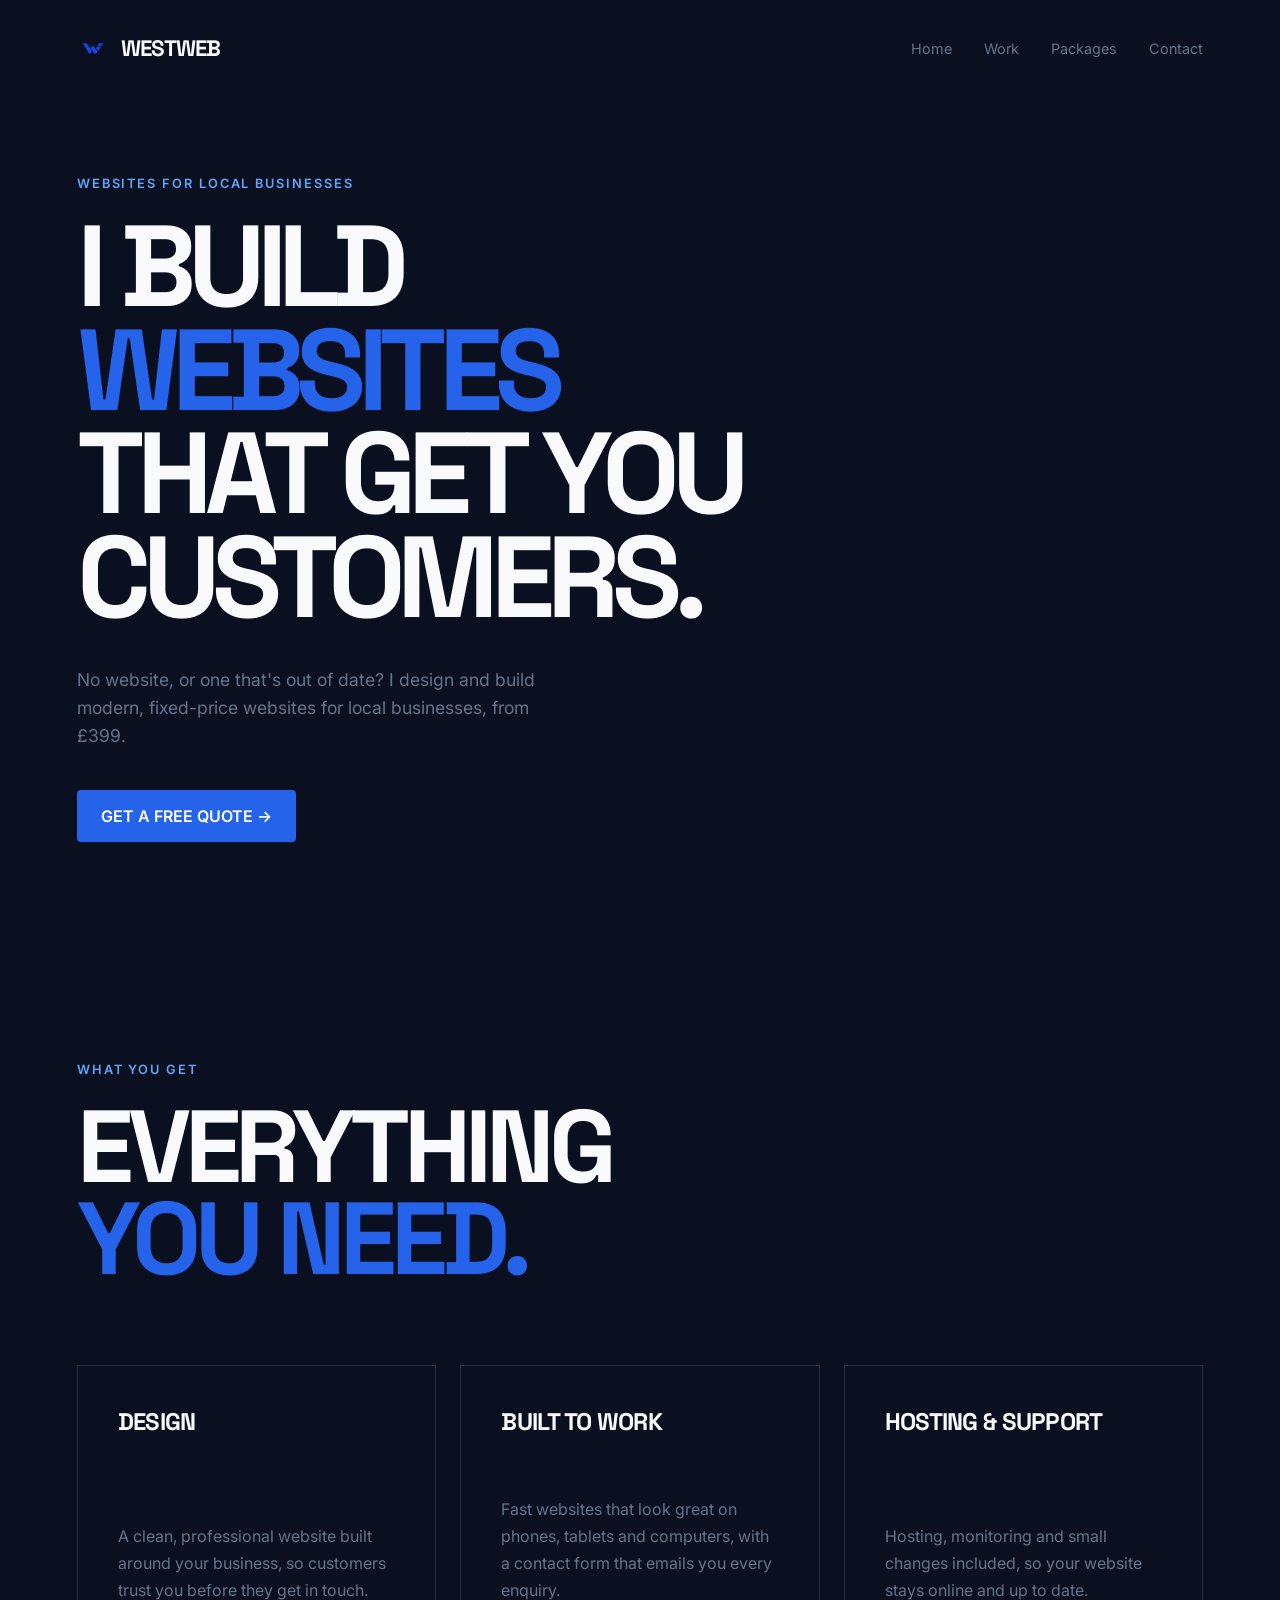
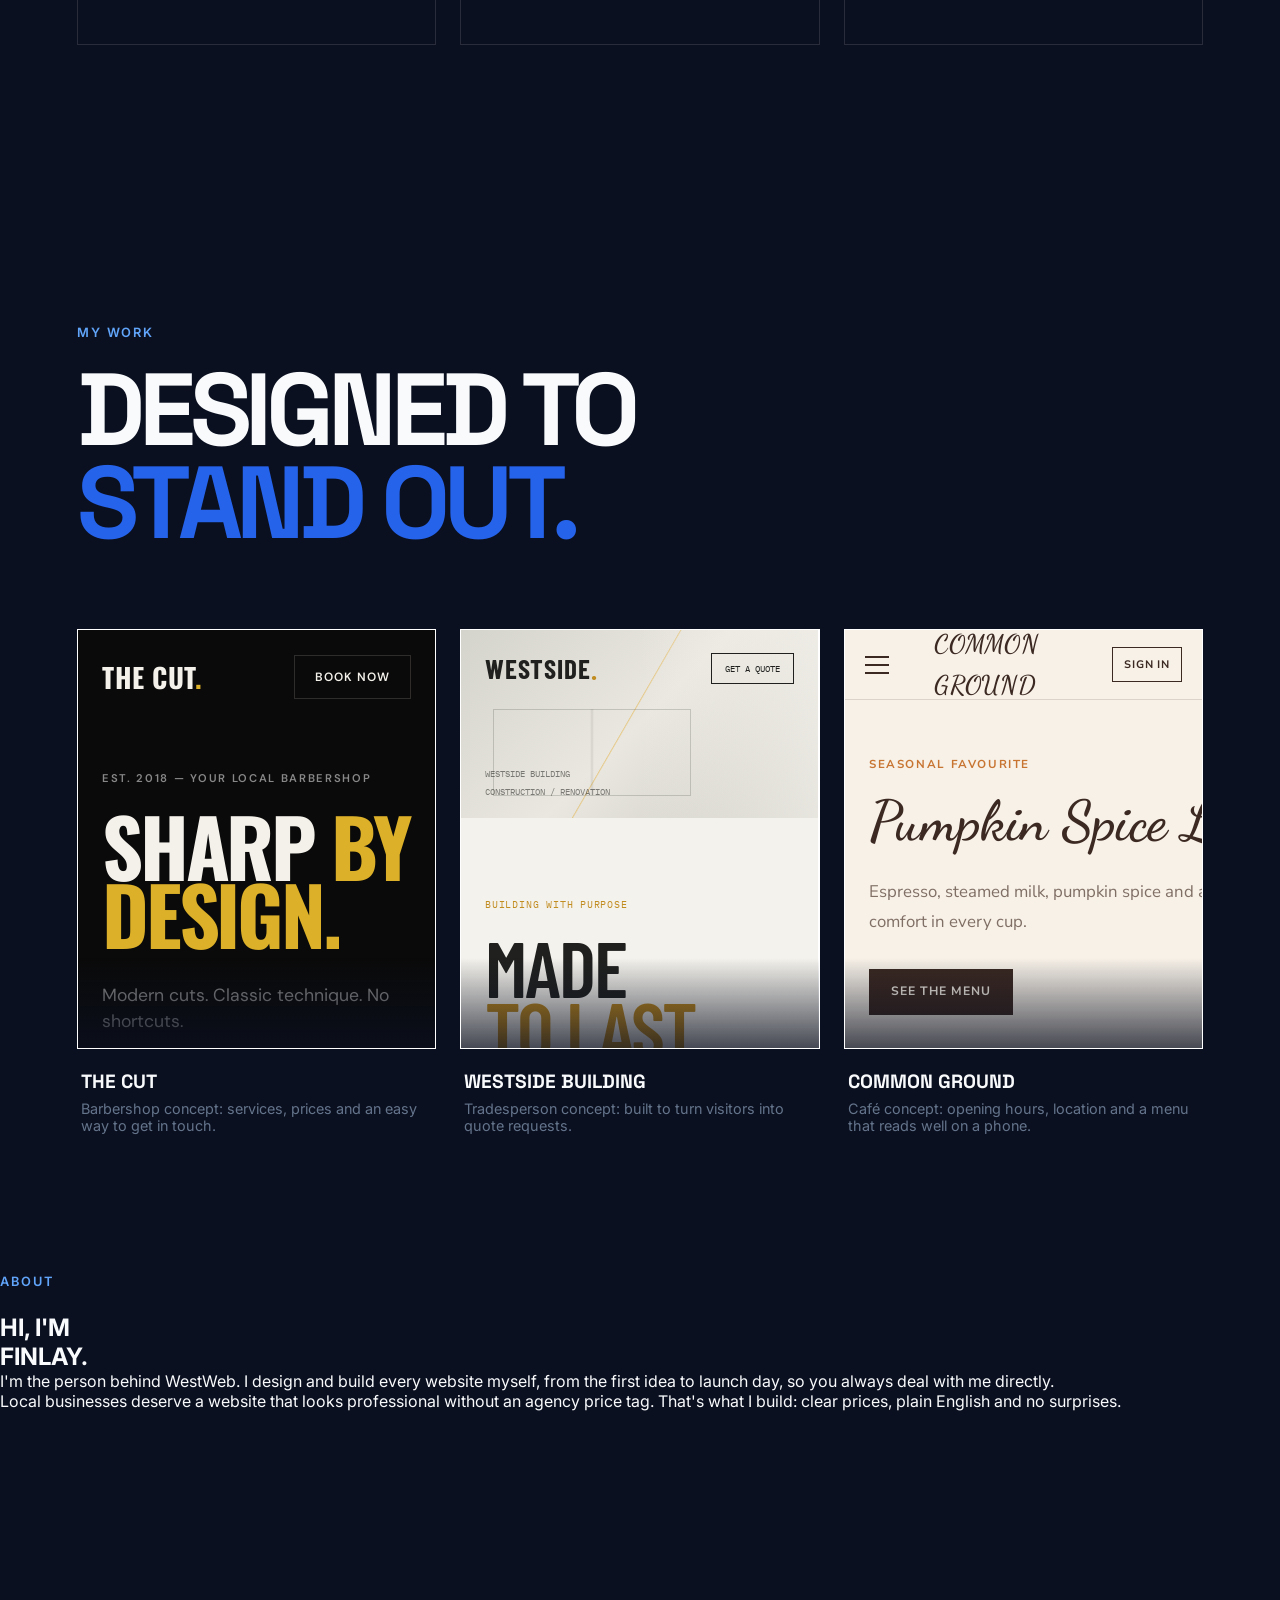
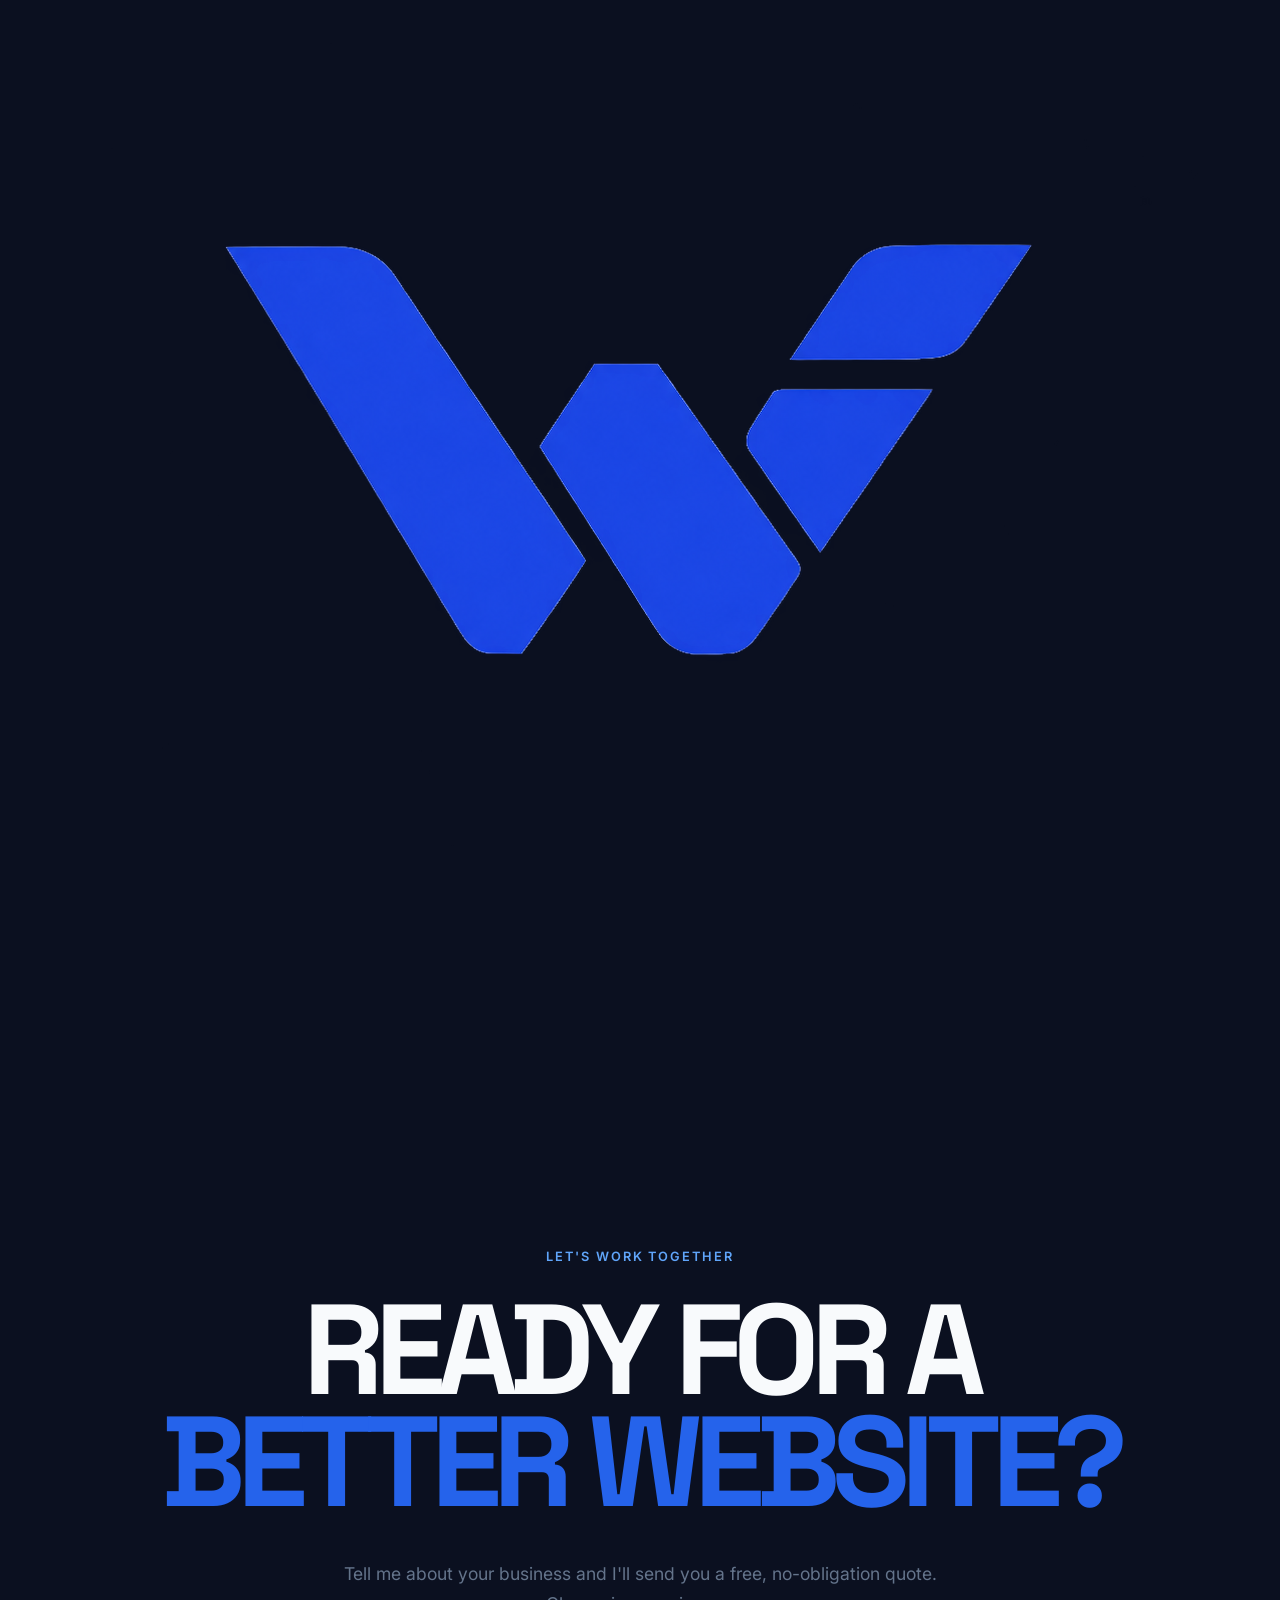
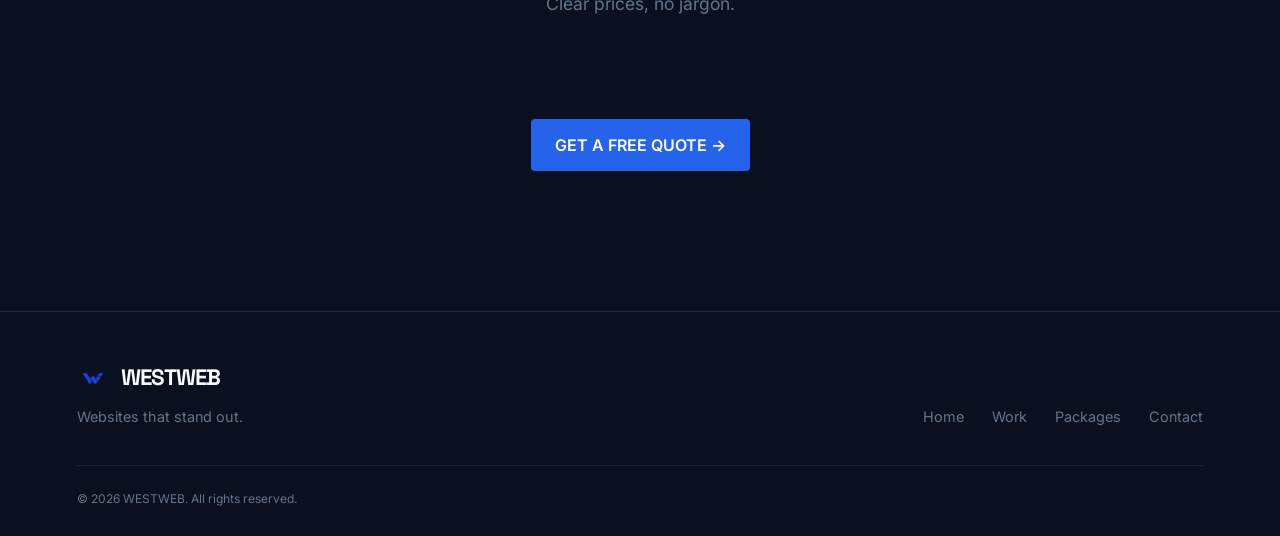
==== commit 81f47e20: "Update index.html" ====
--- a/index.html
+++ b/index.html
@@ -146,6 +146,32 @@
         
         </section>
 
+        <section class="about" id="about">
+
+            <div class="about-text">
+                <p class="eyebrow">ABOUT</p>
+
+                <h2>HI, I'M<br><span>FINLAY.</span></h2>
+
+                <p>
+                    I'm the person behind WestWeb. I design and build every
+                    website myself, from the first idea to launch day, so you
+                    always deal with me directly.
+                </p>
+
+                <p>
+                    Local businesses deserve a website that looks professional
+                    without an agency price tag. That's what I build: clear
+                    prices, plain English and no surprises.
+                </p>
+            </div>
+
+            <div class="about-badge">
+                <img src="Assets/westweb-w.png" alt="WestWeb logo">
+            </div>
+
+        </section>
+
         <section class="contact" id="contact">
 
             <p class="eyebrow">LET'S WORK TOGETHER</p>
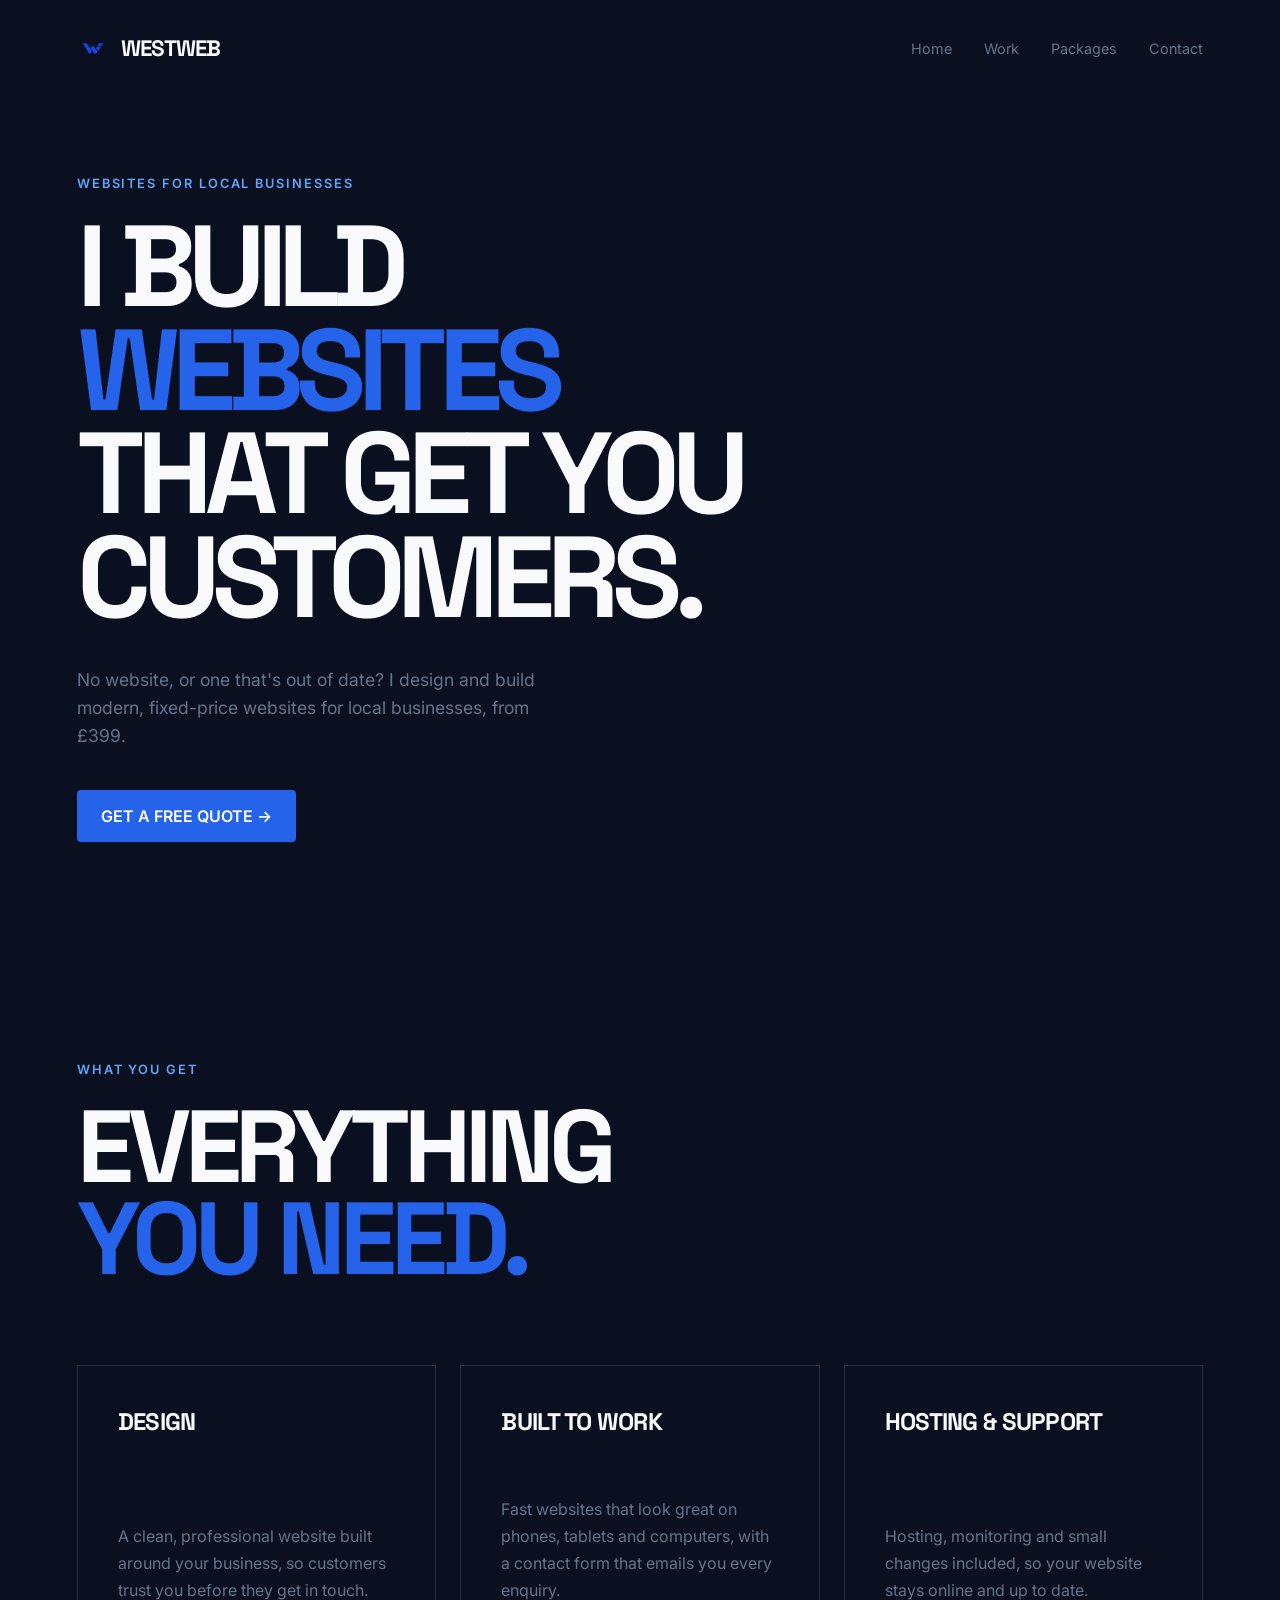
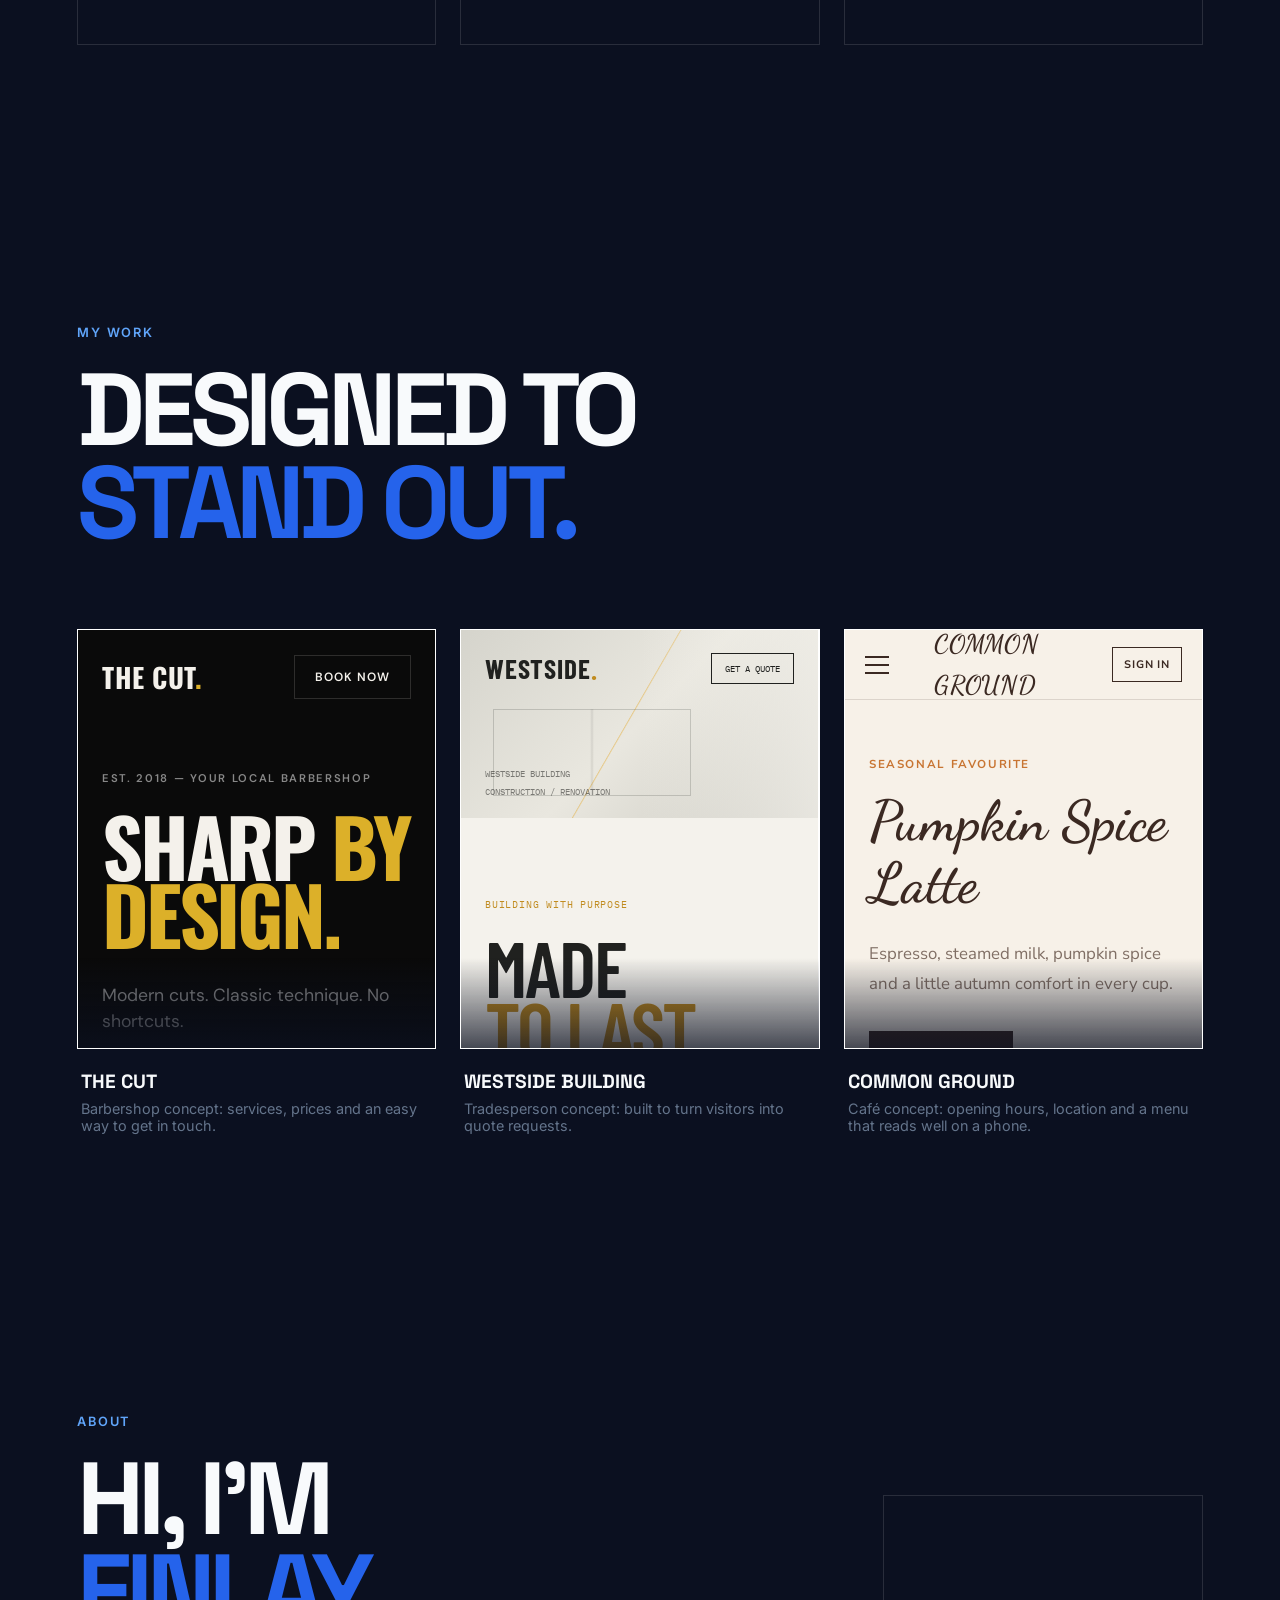
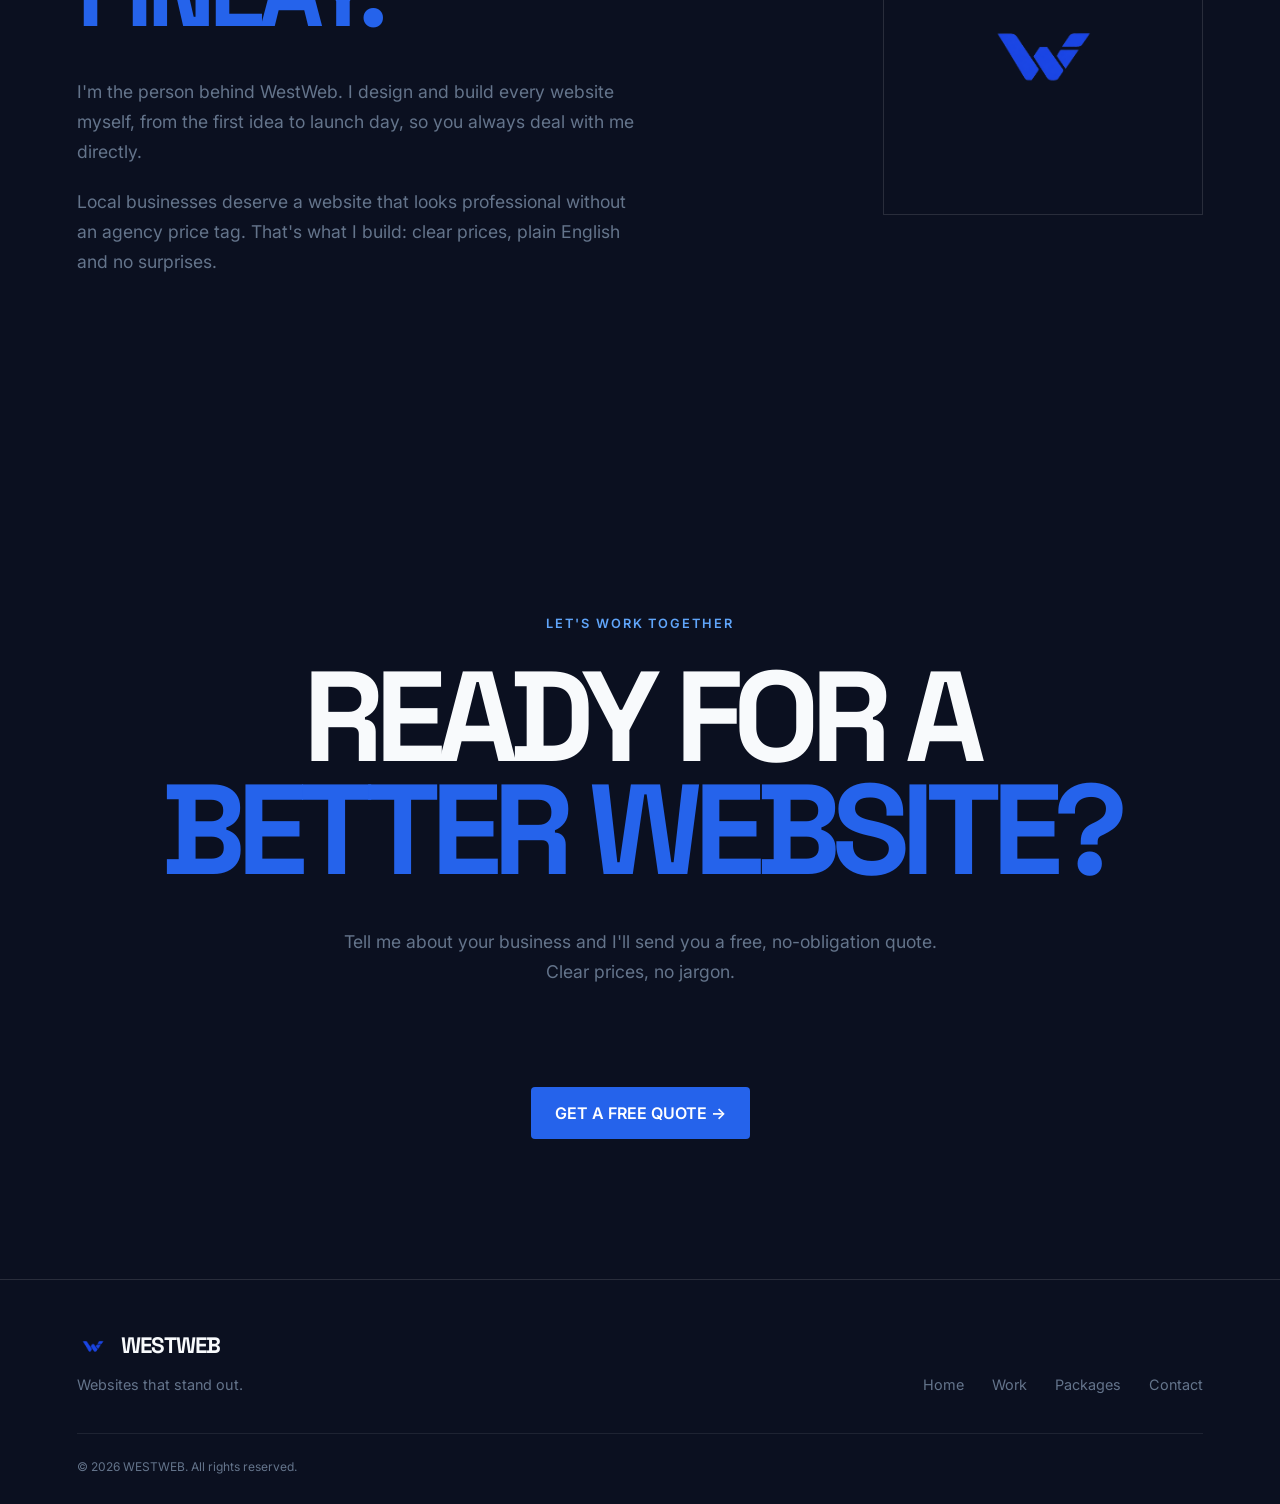
==== commit 7a318976: "Update index.html" ====
--- a/index.html
+++ b/index.html
@@ -5,6 +5,8 @@
     <meta name="viewport" content="width=device-width, initial-scale=1.0">
     <title>WestWeb — Affordable Websites for Local Businesses</title>
     <meta name="description" content="Fixed-price websites for small local businesses, from £399. Designed, built and supported by one person. Get a free, no-obligation quote.">
+    <link rel="icon" type="image/png" href="Assets/westweb-w.png">
+    <link rel="apple-touch-icon" href="Assets/westweb-w.png">
     <link rel="stylesheet" href="style.css">
 </head>
 
--- a/style.css
+++ b/style.css
@@ -974,3 +974,67 @@
         padding: 80px 24px;
     }
 }
+
+/* =========================
+   ABOUT
+========================= */
+
+.about {
+    padding: 140px 6vw;
+    max-width: 1400px;
+    margin: 0 auto;
+    display: grid;
+    grid-template-columns: 1.4fr 1fr;
+    gap: 80px;
+    align-items: center;
+}
+
+.about h2 {
+    font-family: 'Space Grotesk', sans-serif;
+    font-size: clamp(3.5rem, 8vw, 7rem);
+    line-height: 0.9;
+    letter-spacing: -0.06em;
+    margin-bottom: 40px;
+}
+
+.about h2 span {
+    color: var(--cobalt);
+}
+
+.about-text p:not(.eyebrow) {
+    color: var(--slate);
+    font-size: 1.1rem;
+    line-height: 1.7;
+    max-width: 560px;
+    margin-bottom: 20px;
+}
+
+.about-badge {
+    width: 100%;
+    max-width: 320px;
+    aspect-ratio: 1;
+    justify-self: end;
+    border: 1px solid rgba(248, 250, 252, 0.12);
+    display: flex;
+    align-items: center;
+    justify-content: center;
+}
+
+.about-badge img {
+    width: 45%;
+    height: auto;
+    object-fit: contain;
+}
+
+@media (max-width: 800px) {
+    .about {
+        grid-template-columns: 1fr;
+        gap: 50px;
+        padding: 100px 24px;
+    }
+
+    .about-badge {
+        justify-self: start;
+        max-width: 200px;
+    }
+}
